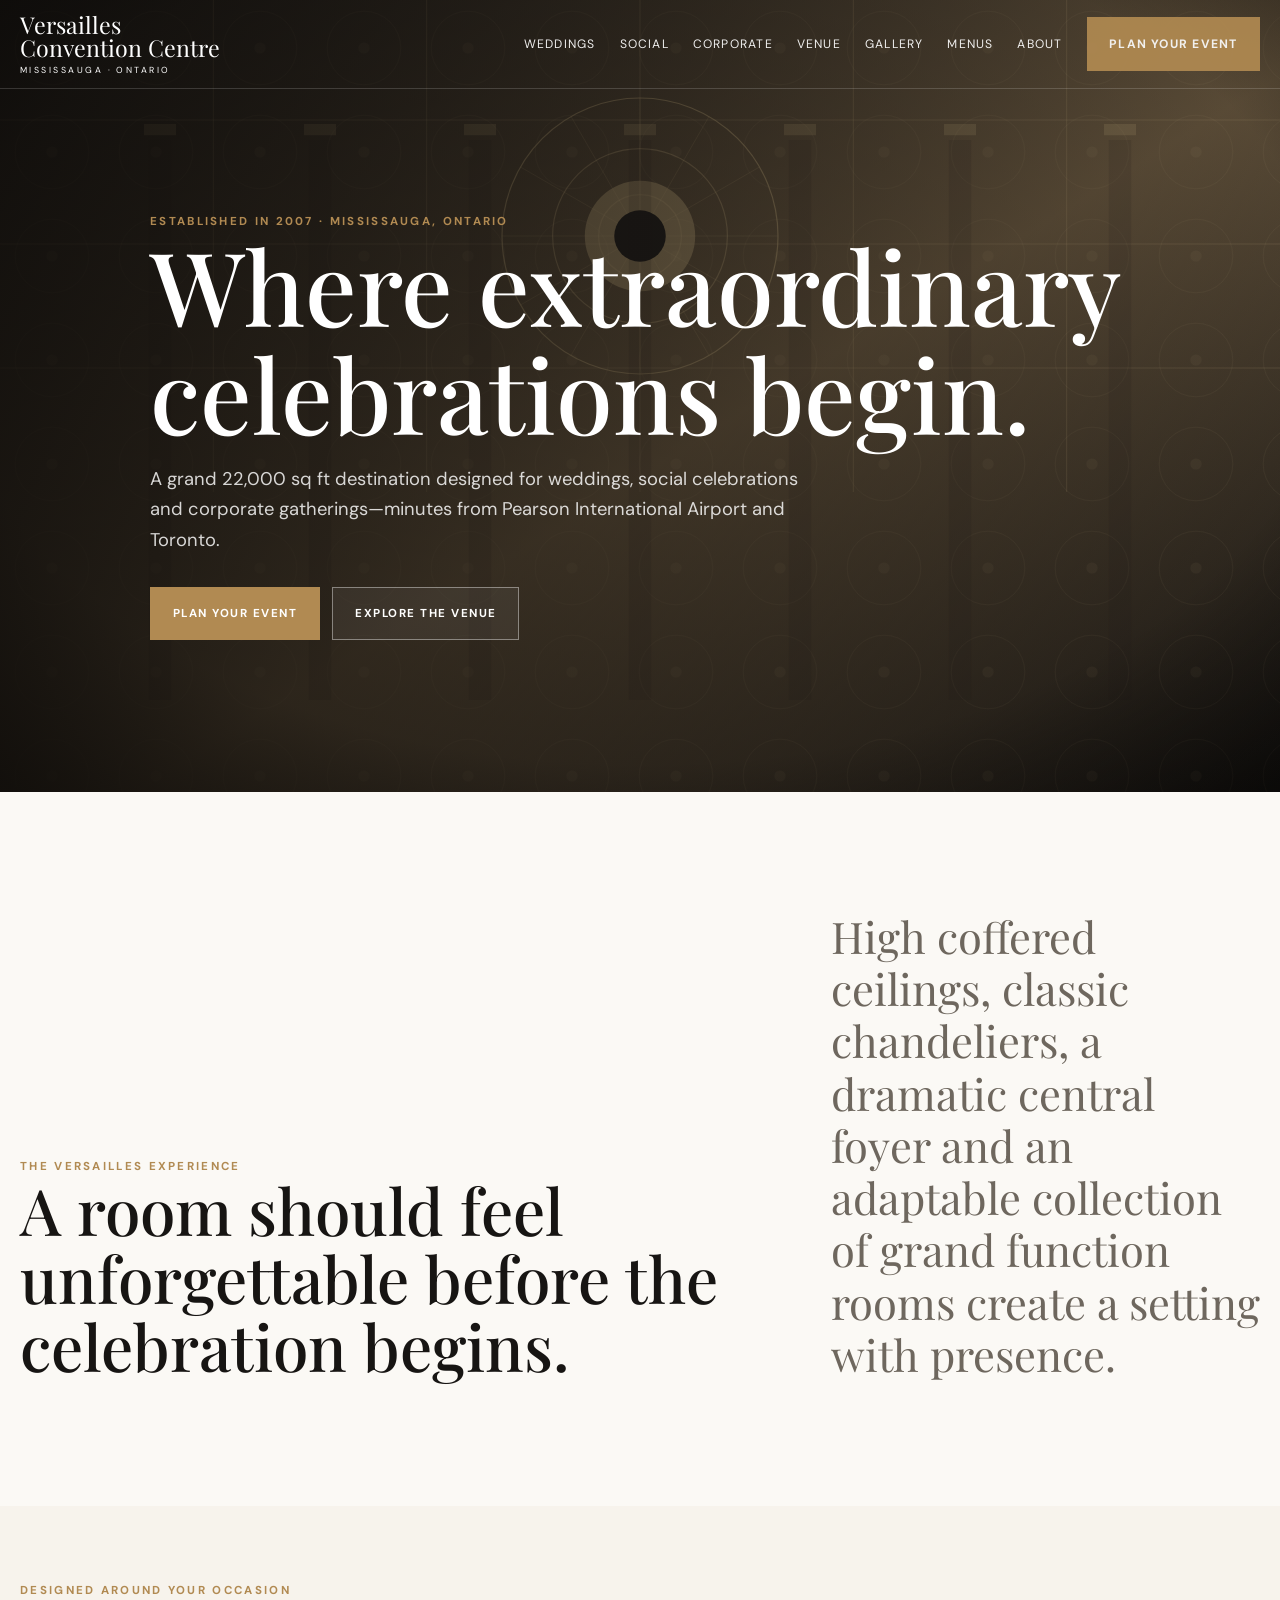
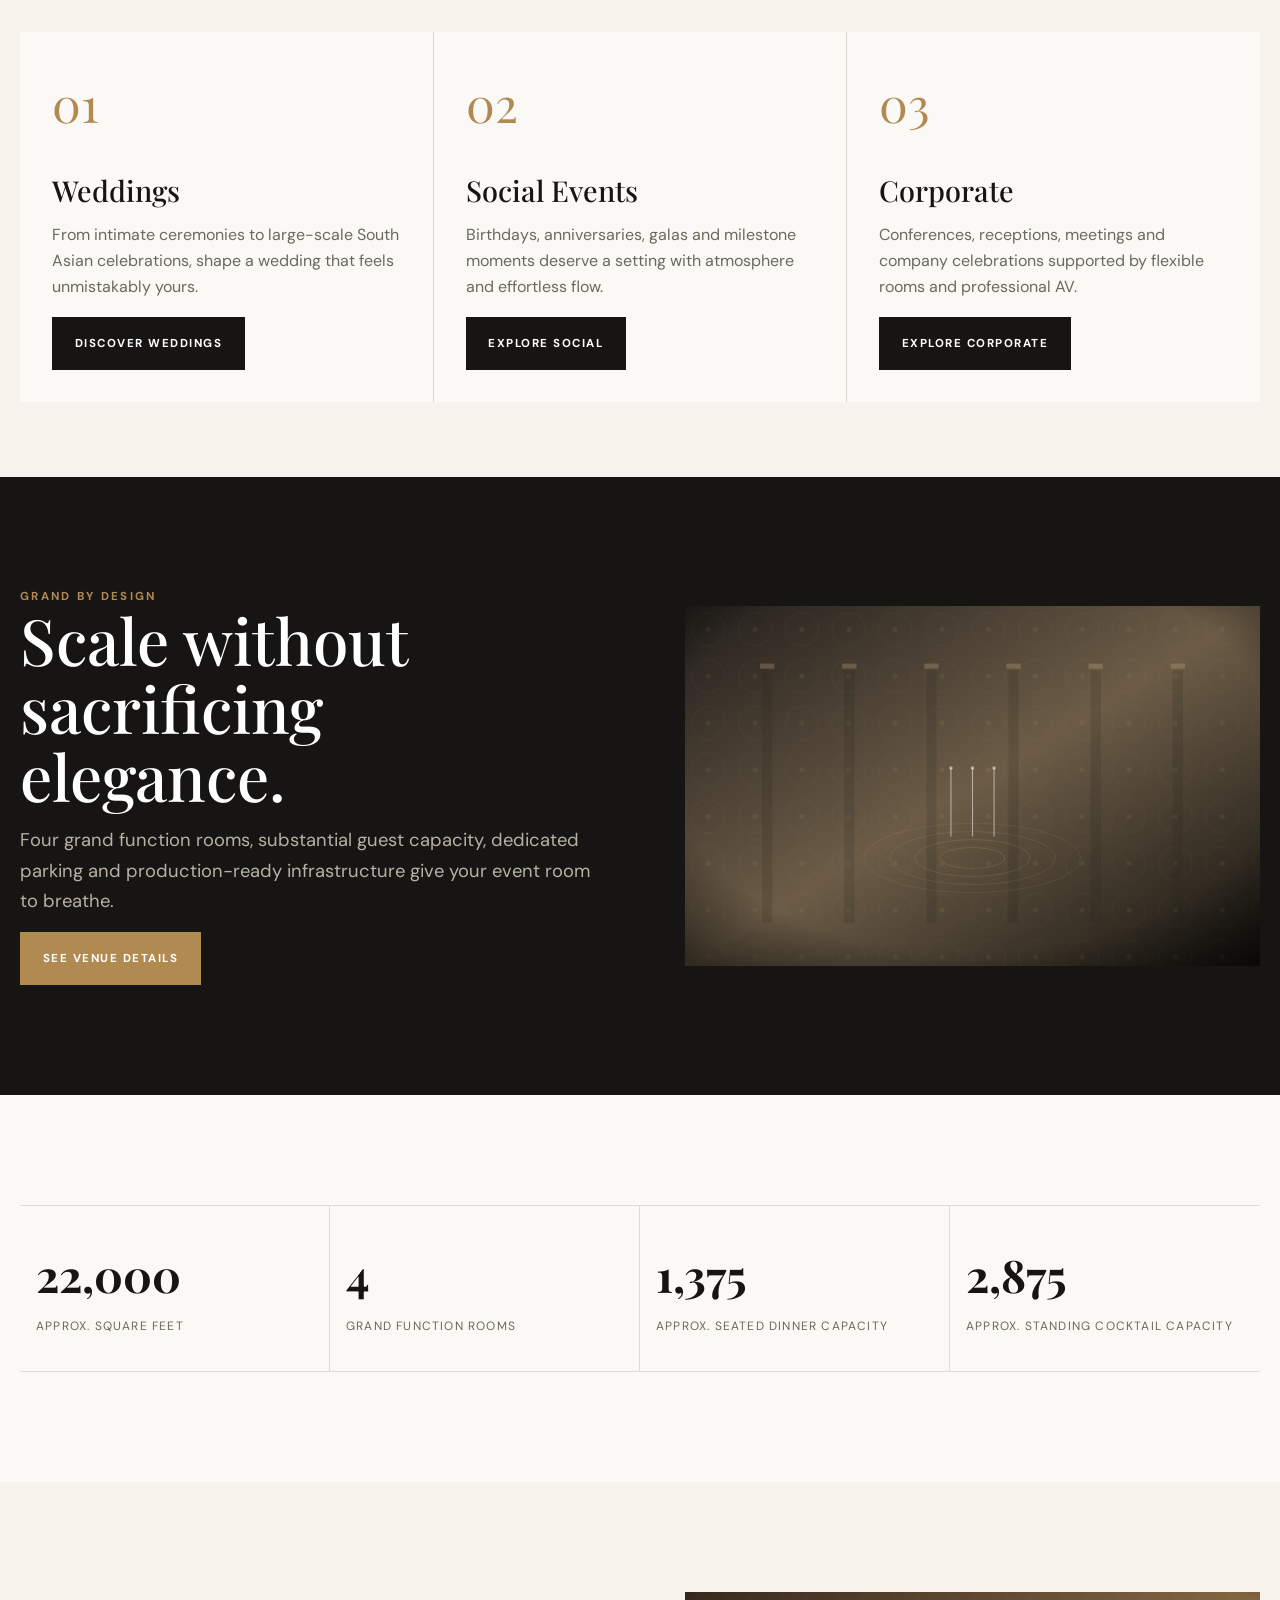
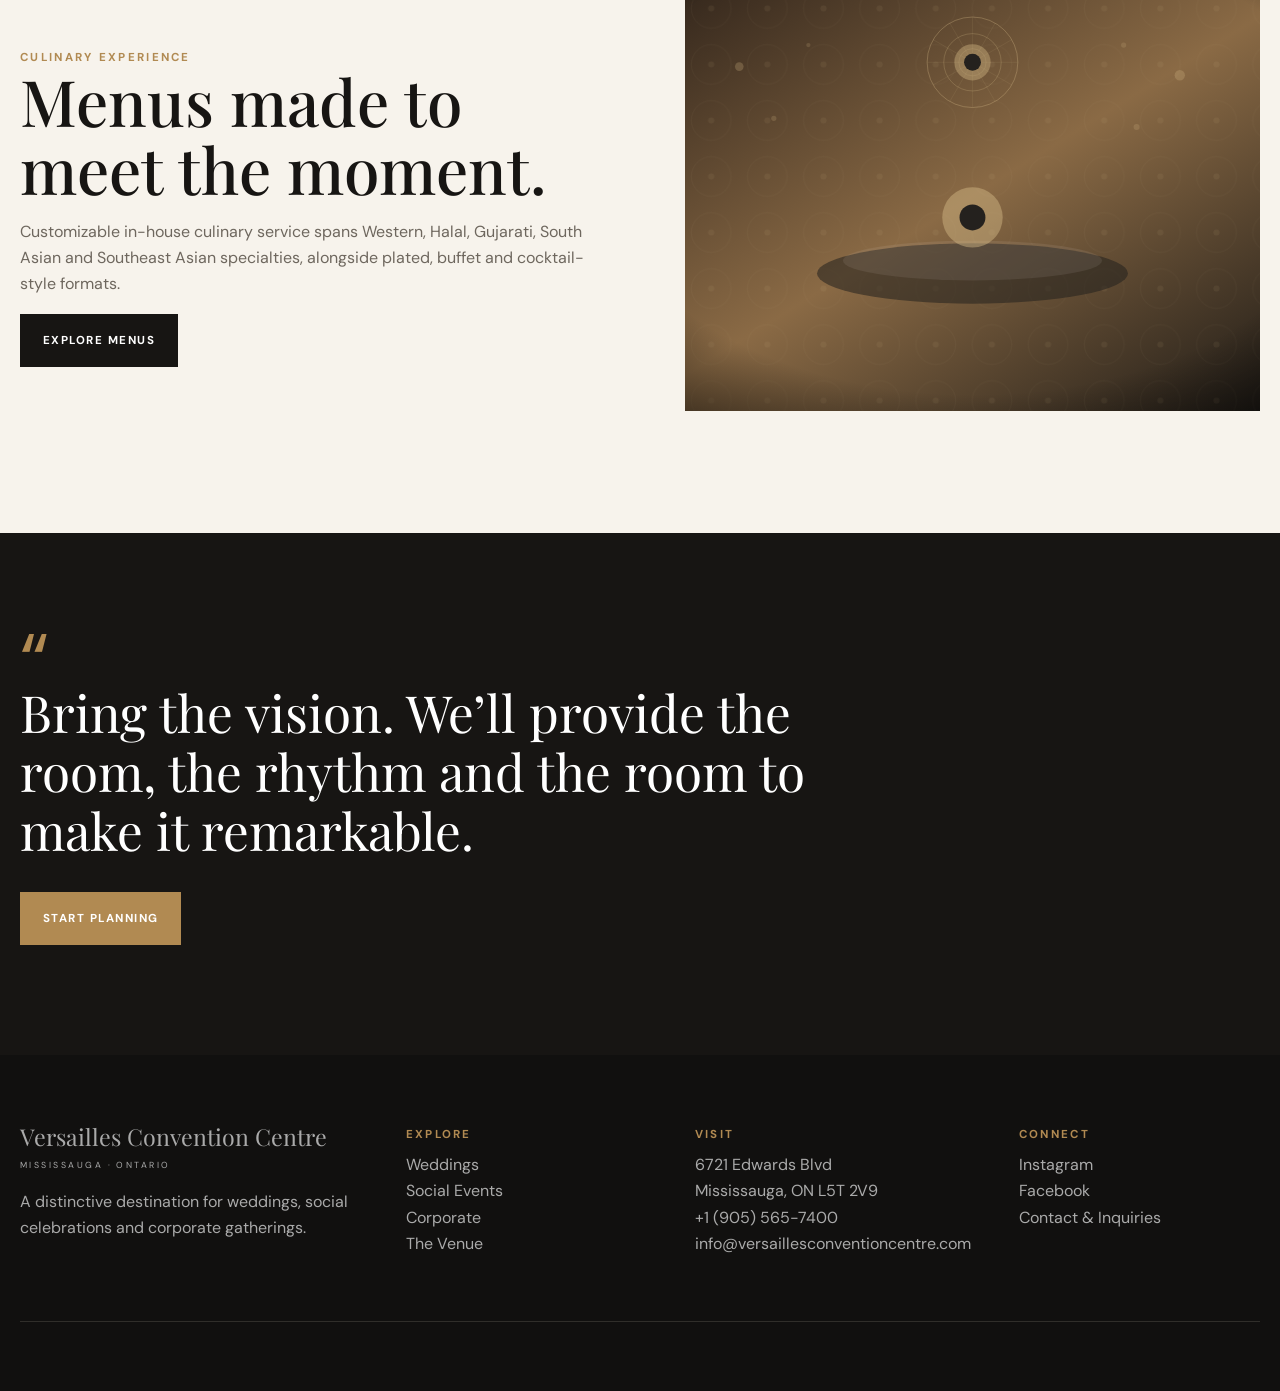
==== index.html @ 00b7af56 "Update project" ====
<!doctype html><html lang="en"><head><meta charset="utf-8"><meta name="viewport" content="width=device-width,initial-scale=1">
<title>Home | Versailles Convention Centre</title><meta name="description" content="Luxury weddings, celebrations and corporate events at Versailles Convention Centre in Mississauga, Ontario."><meta name="theme-color" content="#171513">
<link rel="stylesheet" href="css/styles.css"></head><body><a class="skip" href="#main">Skip to content</a><header class="site-header"><div class="container nav">
<a class="logo" href="index.html">Versailles Convention Centre<small>Mississauga · Ontario</small></a>
<button class="nav-toggle" aria-label="Open menu" aria-expanded="false">☰</button>
<nav class="nav-links" aria-label="Primary navigation">
<a href="weddings.html">Weddings</a><a href="social-events.html">Social</a><a href="corporate.html">Corporate</a><a href="venue.html">Venue</a><a href="gallery.html">Gallery</a><a href="menus.html">Menus</a><a href="about.html">About</a><a class="btn btn-gold" href="contact.html">Plan Your Event</a>
</nav></div></header><main id="main"><section class="hero"><div class="container hero-inner"><div class="eyebrow">Established in 2007 · Mississauga, Ontario</div><h1>Where extraordinary celebrations begin.</h1><p class="lead">A grand 22,000 sq ft destination designed for weddings, social celebrations and corporate gatherings—minutes from Pearson International Airport and Toronto.</p><div class="hero-actions"><a class="btn btn-gold" href="contact.html">Plan Your Event</a><a class="btn btn-light" href="venue.html">Explore The Venue</a></div></div></section>
<section class="section"><div class="container editorial"><div><div class="eyebrow">The Versailles Experience</div><h2>A room should feel unforgettable before the celebration begins.</h2></div><p class="big">High coffered ceilings, classic chandeliers, a dramatic central foyer and an adaptable collection of grand function rooms create a setting with presence.</p></div></section>
<section class="section-tight ivory"><div class="container"><div class="eyebrow">Designed Around Your Occasion</div><div class="cards" style="margin-top:2rem"><article class="card"><div class="num">01</div><h3>Weddings</h3><p>From intimate ceremonies to large-scale South Asian celebrations, shape a wedding that feels unmistakably yours.</p><a class="btn btn-dark" href="weddings.html">Discover Weddings</a></article><article class="card"><div class="num">02</div><h3>Social Events</h3><p>Birthdays, anniversaries, galas and milestone moments deserve a setting with atmosphere and effortless flow.</p><a class="btn btn-dark" href="social-events.html">Explore Social</a></article><article class="card"><div class="num">03</div><h3>Corporate</h3><p>Conferences, receptions, meetings and company celebrations supported by flexible rooms and professional AV.</p><a class="btn btn-dark" href="corporate.html">Explore Corporate</a></article></div></div></section>
<section class="section dark"><div class="container"><div class="split"><div><div class="eyebrow">Grand By Design</div><h2>Scale without sacrificing elegance.</h2><p class="lead">Four grand function rooms, substantial guest capacity, dedicated parking and production-ready infrastructure give your event room to breathe.</p><a class="btn btn-gold" href="venue.html">See Venue Details</a></div><div><img src="images/fountain.svg" alt="Abstract placeholder representing the Versailles foyer fountain"></div></div></div></section>
<section class="section"><div class="container"><div class="stats"><div class="stat"><strong>22,000</strong><span>Approx. square feet</span></div><div class="stat"><strong>4</strong><span>Grand function rooms</span></div><div class="stat"><strong>1,375</strong><span>Approx. seated dinner capacity</span></div><div class="stat"><strong>2,875</strong><span>Approx. standing cocktail capacity</span></div></div></div></section>
<section class="section ivory"><div class="container"><div class="split reverse"><div class="media"><img src="images/wedding.svg" alt="Abstract placeholder representing an elegant wedding reception"></div><div><div class="eyebrow">Culinary Experience</div><h2>Menus made to meet the moment.</h2><p>Customizable in-house culinary service spans Western, Halal, Gujarati, South Asian and Southeast Asian specialties, alongside plated, buffet and cocktail-style formats.</p><a class="btn btn-dark" href="menus.html">Explore Menus</a></div></div></div></section>
<section class="section dark"><div class="container"><div class="quote-mark">“</div><div class="quote">Bring the vision. We’ll provide the room, the rhythm and the room to make it remarkable.</div><div style="margin-top:2rem"><a class="btn btn-gold" href="contact.html">Start Planning</a></div></div></section></main><footer class="footer"><div class="container footer-grid">
<div><a class="logo" href="index.html">Versailles Convention Centre<small>Mississauga · Ontario</small></a><p style="margin-top:1.2rem">A distinctive destination for weddings, social celebrations and corporate gatherings.</p></div>
<div><div class="eyebrow">Explore</div><p><a href="weddings.html">Weddings</a><br><a href="social-events.html">Social Events</a><br><a href="corporate.html">Corporate</a><br><a href="venue.html">The Venue</a></p></div>
<div><div class="eyebrow">Visit</div><p>6721 Edwards Blvd<br>Mississauga, ON L5T 2V9<br><a href="tel:+19055657400">+1 (905) 565-7400</a><br><a href="mailto:info@versaillesconventioncentre.com">info@versaillesconventioncentre.com</a></p></div>
<div><div class="eyebrow">Connect</div><p><a href="https://www.instagram.com/versaillesconvention/">Instagram</a><br><a href="https://www.facebook.com/VersaillesConventionCentre/">Facebook</a><br><a href="contact.html">Contact & Inquiries</a></p></div>
</div><div class="container footer-bottom"><span>© 2026 Versailles Convention Centre. All rights reserved.</span><span><a href="privacy.html">Privacy</a> · <a href="terms.html">Terms</a> · <a href="accessibility.html">Accessibility</a></span></div></footer><div class="mobile-cta"><a href="tel:+19055657400">Call</a><a href="contact.html">Inquire</a></div><script src="js/config.js"></script><script src="js/site.js"></script></body></html>
---- css/styles.css ----
@import url('https://fonts.googleapis.com/css2?family=DM+Sans:wght@400;500;600;700&family=Playfair+Display:wght@500;600;700&display=swap');

:root{
  --ink:#171513;--ink2:#24211e;--ivory:#f7f3ec;--paper:#fbf9f5;--gold:#b18a52;
  --gold2:#d6bb88;--stone:#d9d0c2;--muted:#6e675e;--line:rgba(23,21,19,.13);
  --serif:"Playfair Display",Georgia,serif;--sans:"DM Sans",Arial,sans-serif;
  --shadow:0 25px 70px rgba(0,0,0,.12);--max:1280px;
  --ease:cubic-bezier(.22,1,.36,1);--ease-soft:cubic-bezier(.16,1,.3,1);
  --t-micro:180ms;--t-fast:300ms;--t-standard:600ms;--t-cinematic:900ms;
}
*{box-sizing:border-box}html{scroll-behavior:smooth}body{margin:0;color:var(--ink);background:var(--paper);font-family:var(--sans);line-height:1.65}
img{display:block;width:100%;height:auto}a{color:inherit}button,input,select,textarea{font:inherit}
.skip{position:fixed;left:1rem;top:-100px;background:var(--gold);color:#fff;padding:.7rem 1rem;z-index:9999}.skip:focus{top:1rem}
.container{width:min(var(--max),calc(100% - 40px));margin:auto}.eyebrow{font-size:.72rem;letter-spacing:.2em;text-transform:uppercase;font-weight:700;color:var(--gold)}
h1,h2,h3{font-family:var(--serif);font-weight:500;line-height:1.06;margin:0 0 1rem}h1{font-size:clamp(3.4rem,8vw,7.6rem)}h2{font-size:clamp(2.4rem,5vw,4.8rem)}h3{font-size:1.8rem}
p{margin:.5rem 0 1rem;color:var(--muted)}.lead{font-size:1.15rem;max-width:700px}
.btn{display:inline-flex;align-items:center;justify-content:center;gap:.7rem;border:1px solid transparent;padding:1rem 1.35rem;text-decoration:none;text-transform:uppercase;letter-spacing:.13em;font-size:.72rem;font-weight:700;cursor:pointer;transition:background-color var(--t-fast) var(--ease),color var(--t-fast) var(--ease),border-color var(--t-fast) var(--ease),transform var(--t-fast) var(--ease),box-shadow var(--t-fast) var(--ease)}
.btn:active{transform:translateY(0) scale(.97)}
.btn:focus-visible{outline:2px solid var(--gold2);outline-offset:3px}
.btn-gold{background:var(--gold);color:#fff}.btn-gold:hover{background:#94713f;transform:translateY(-2px);box-shadow:0 14px 30px rgba(148,113,63,.35)}.btn-gold:active{box-shadow:none}
.btn-light{background:rgba(255,255,255,.06);border-color:rgba(255,255,255,.4);color:#fff}.btn-light:hover{background:#fff;color:var(--ink);transform:translateY(-2px)}
.btn-dark{background:var(--ink);color:#fff}.btn-dark:hover{background:var(--gold);transform:translateY(-2px)}
.site-header{position:fixed;top:0;left:0;right:0;z-index:50;color:#fff;border-bottom:1px solid rgba(255,255,255,.16);background:rgba(17,16,15,0);transition:background-color var(--t-standard) var(--ease),border-color var(--t-standard) var(--ease),box-shadow var(--t-standard) var(--ease)}
.site-header.is-scrolled{background:rgba(17,16,15,.94);backdrop-filter:blur(10px);-webkit-backdrop-filter:blur(10px);border-bottom-color:rgba(255,255,255,.08);box-shadow:0 12px 34px rgba(0,0,0,.22)}
.nav{height:88px;display:flex;align-items:center;justify-content:space-between;gap:2rem}.logo{font-family:var(--serif);font-size:1.45rem;line-height:1.02;text-decoration:none;max-width:220px}.logo small{display:block;font-family:var(--sans);font-size:.55rem;letter-spacing:.28em;text-transform:uppercase;margin-top:.4rem}
.nav-links{display:flex;align-items:center;gap:1.5rem}.nav-links a{text-decoration:none;font-size:.76rem;text-transform:uppercase;letter-spacing:.1em;opacity:.92}.nav-links a:hover{color:var(--gold2)}
.nav-toggle{display:none;background:none;border:0;color:#fff;font-size:1.5rem;transition:color var(--t-fast) var(--ease)}.hero{min-height:88vh;display:grid;place-items:end start;position:relative;overflow:hidden;background:linear-gradient(90deg,rgba(12,10,8,.82),rgba(12,10,8,.25)),url('../images/hero-venue.svg') center/cover;color:#fff;padding:150px 0 90px;animation:heroSettle 1.6s var(--ease) both}
.hero-inner{max-width:980px}.hero h1{max-width:1000px}.hero p{color:rgba(255,255,255,.82);max-width:650px}.hero-actions{display:flex;gap:.8rem;flex-wrap:wrap;margin-top:2rem}
.hero-inner .eyebrow{animation:revealUp .8s var(--ease-soft) .3s both}
.hero-inner h1{animation:revealUp .9s var(--ease-soft) .45s both}
.hero-inner .lead{animation:revealUp .8s var(--ease-soft) .65s both}
.hero-inner .hero-actions{animation:revealUp .8s var(--ease-soft) .85s both}
.page-hero{min-height:52vh;display:grid;align-items:end;position:relative;overflow:hidden;background:linear-gradient(90deg,rgba(12,10,8,.82),rgba(12,10,8,.25)),url('../images/interior.svg') center/cover;color:#fff;padding:140px 0 70px;animation:heroSettle 1.3s var(--ease) both}.page-hero p{color:rgba(255,255,255,.8)}
.page-hero .container>.eyebrow{animation:revealUp .7s var(--ease-soft) .15s both}
.page-hero .container>h1{animation:revealUp .8s var(--ease-soft) .3s both}
.page-hero .container>.lead{animation:revealUp .7s var(--ease-soft) .45s both}
@keyframes heroSettle{from{transform:scale(1.045)}to{transform:scale(1)}}
@keyframes revealUp{from{opacity:0;transform:translateY(18px)}to{opacity:1;transform:none}}
.section{padding:110px 0}.section-tight{padding:75px 0}.dark{background:var(--ink);color:#fff}.dark p{color:#b9b0a5}.ivory{background:var(--ivory)}
.split{display:grid;grid-template-columns:1fr 1fr;gap:clamp(2.5rem,7vw,8rem);align-items:center}.split.reverse .media{order:2}.media img{aspect-ratio:4/3;object-fit:cover}.caption{font-size:.72rem;text-transform:uppercase;letter-spacing:.12em;margin-top:.7rem;color:var(--muted)}
.editorial{display:grid;grid-template-columns:1.25fr .75fr;gap:6rem;align-items:end}.editorial .big{font-size:clamp(2rem,3.4vw,3.4rem);font-family:var(--serif);line-height:1.2}
.cards{display:grid;grid-template-columns:repeat(3,1fr);gap:1px;background:var(--line)}.card{background:var(--paper);padding:2rem;min-height:280px;transition:transform var(--t-standard) var(--ease),box-shadow var(--t-standard) var(--ease);position:relative;z-index:1}.dark .card{background:#201d1a}.card .num{font-family:var(--serif);font-size:3rem;color:var(--gold);margin-bottom:2rem;transition:transform var(--t-standard) var(--ease)}
@media(hover:hover) and (pointer:fine){.card:hover{transform:translateY(-6px);box-shadow:var(--shadow);z-index:2}.card:hover .num{transform:translateY(-2px)}}
.feature-grid{display:grid;grid-template-columns:1.6fr 1fr;gap:1rem}.feature-grid .large{min-height:620px}.feature-grid .small{min-height:300px}.tile{position:relative;overflow:hidden;background:#29251f}.tile img{height:100%;object-fit:cover;transition:transform .7s}.tile:hover img{transform:scale(1.035)}.tile-copy{position:absolute;inset:auto 0 0;padding:2rem;color:#fff;background:linear-gradient(transparent,rgba(0,0,0,.78))}.tile-copy p{color:#eee}
.stats{display:grid;grid-template-columns:repeat(4,1fr);border-top:1px solid var(--line);border-bottom:1px solid var(--line)}.stat{padding:2rem 1rem;border-right:1px solid var(--line)}.stat:last-child{border:0}.stat strong{font-family:var(--serif);font-size:2.8rem;display:block;font-variant-numeric:tabular-nums}.stat span{font-size:.75rem;text-transform:uppercase;letter-spacing:.1em;color:var(--muted)}
.quote{font-family:var(--serif);font-size:clamp(2rem,4vw,4rem);line-height:1.15;max-width:900px}.quote-mark{font-size:5rem;color:var(--gold);line-height:.5}
.gallery{display:grid;grid-template-columns:repeat(12,1fr);gap:10px}.gallery button{border:0;padding:0;background:none;cursor:pointer;overflow:hidden;position:relative}.gallery img{height:100%;object-fit:cover;transition:transform .6s var(--ease)}.gallery button::before{content:"";position:absolute;inset:0;background:linear-gradient(transparent 45%,rgba(0,0,0,.5));opacity:0;transition:opacity var(--t-standard) var(--ease);pointer-events:none}.gallery button::after{content:"View";position:absolute;right:16px;bottom:16px;color:#fff;font-size:.68rem;text-transform:uppercase;letter-spacing:.16em;font-weight:700;opacity:0;transform:translateY(8px);transition:opacity var(--t-standard) var(--ease),transform var(--t-standard) var(--ease);pointer-events:none}.g1{grid-column:span 7;height:520px}.g2{grid-column:span 5;height:520px}.g3,.g4,.g5{grid-column:span 4;height:320px}
@media(hover:hover) and (pointer:fine){.gallery button:hover img{transform:scale(1.04)}.gallery button:hover::before,.gallery button:focus-visible::before{opacity:1}.gallery button:hover::after,.gallery button:focus-visible::after{opacity:1;transform:none}.gallery button:hover,.gallery button:focus-visible{cursor:zoom-in}}
.lightbox{position:fixed;inset:0;background:rgba(0,0,0,.92);display:grid;place-items:center;padding:5vw;z-index:200;opacity:0;visibility:hidden;transition:opacity var(--t-standard) var(--ease);}.lightbox.open{opacity:1;visibility:visible}.lightbox img{max-width:1100px;max-height:82vh;width:auto;opacity:0;transform:scale(.96);transition:opacity var(--t-standard) var(--ease),transform var(--t-standard) var(--ease)}.lightbox img.is-loaded{opacity:1;transform:scale(1)}.lightbox button{position:absolute;background:none;color:#fff;border:0;cursor:pointer;transition:opacity var(--t-fast) var(--ease),transform var(--t-fast) var(--ease)}.lightbox button:hover{opacity:.72}.lightbox [data-close]{right:2rem;top:1.5rem;font-size:2rem}.lightbox [data-prev],.lightbox [data-next]{top:50%;transform:translateY(-50%);font-size:2.6rem;padding:.5rem 1rem}.lightbox [data-prev]:hover,.lightbox [data-next]:hover{transform:translateY(-50%) scale(1.12);opacity:.72}.lightbox [data-prev]{left:1rem}.lightbox [data-next]{right:1rem}
.form-wrap{display:grid;grid-template-columns:.7fr 1.3fr;gap:5rem}.form-grid{display:grid;grid-template-columns:1fr 1fr;gap:1rem}.field{display:flex;flex-direction:column;gap:.4rem}.field.full{grid-column:1/-1}.field label{font-size:.74rem;text-transform:uppercase;letter-spacing:.1em;font-weight:700}.field input,.field select,.field textarea{border:1px solid var(--line);background:#fff;padding:.9rem;transition:border-color var(--t-fast) var(--ease),box-shadow var(--t-fast) var(--ease)}.field input:focus,.field select:focus,.field textarea:focus{outline:none;border-color:var(--gold);box-shadow:0 0 0 3px rgba(177,138,82,.16)}.field textarea{min-height:150px;resize:vertical}.notice{padding:1rem;border-left:3px solid var(--gold);background:var(--ivory);margin-top:1rem;animation:revealUp .5s var(--ease-soft) both}
.btn[disabled]{opacity:.7;cursor:progress}
.faq{border-top:1px solid var(--line)}.faq details{border-bottom:1px solid var(--line);padding:1.2rem 0}.faq summary{cursor:pointer;font-family:var(--serif);font-size:1.35rem}
.footer{background:#11100f;color:#fff;padding:70px 0 30px}.footer-grid{display:grid;grid-template-columns:1.4fr 1fr 1fr 1fr;gap:3rem}.footer p,.footer a{color:#aaa;text-decoration:none;transition:color var(--t-fast) var(--ease)}.footer a:hover{color:#fff}.footer-bottom{border-top:1px solid #302e2a;margin-top:3rem;padding-top:1.2rem;display:flex;justify-content:space-between;gap:1rem;font-size:.75rem;color:#777}
.mobile-cta{display:none}
.mobile-cta a{transition:transform var(--t-micro) var(--ease),opacity var(--t-micro) var(--ease)}.mobile-cta a:active{transform:scale(.96)}
@media(max-width:900px){.nav-links{display:flex;position:absolute;top:88px;left:0;right:0;background:#161412;flex-direction:column;align-items:flex-start;padding:0 20px;max-height:0;overflow:hidden;opacity:0;pointer-events:none;transition:max-height var(--t-cinematic) var(--ease),opacity var(--t-fast) var(--ease),padding var(--t-standard) var(--ease)}.nav-toggle{display:block}.nav-links.open{max-height:70vh;opacity:1;pointer-events:auto;padding:1.5rem 20px}.nav-links a,.nav-links .btn{opacity:0;transform:translateY(10px);transition:opacity var(--t-standard) var(--ease),transform var(--t-standard) var(--ease)}.nav-links.open a,.nav-links.open .btn{opacity:1;transform:none}.nav-links.open a:nth-child(1){transition-delay:.05s}.nav-links.open a:nth-child(2){transition-delay:.1s}.nav-links.open a:nth-child(3){transition-delay:.15s}.nav-links.open a:nth-child(4){transition-delay:.2s}.nav-links.open a:nth-child(5){transition-delay:.25s}.nav-links.open a:nth-child(6){transition-delay:.3s}.nav-links.open a:nth-child(7){transition-delay:.35s}.nav-links.open .btn{transition-delay:.4s}.hero{min-height:78vh;padding-bottom:70px}.split,.editorial,.form-wrap,.feature-grid{grid-template-columns:1fr}.split.reverse .media{order:0}.cards{grid-template-columns:1fr}.stats{grid-template-columns:1fr 1fr}.stat:nth-child(2){border-right:0}.stat{border-bottom:1px solid var(--line)}.gallery{grid-template-columns:1fr 1fr}.g1,.g2,.g3,.g4,.g5{grid-column:span 1;height:280px}.footer-grid{grid-template-columns:1fr 1fr}.mobile-cta{display:flex;position:fixed;bottom:0;left:0;right:0;z-index:80;background:#151310;padding:8px 8px calc(8px + env(safe-area-inset-bottom));gap:8px;box-shadow:0 -10px 24px rgba(0,0,0,.28)}.mobile-cta a{flex:1;text-align:center;padding:.8rem;font-size:.68rem}.mobile-cta a:first-child{background:var(--gold);color:#fff}.lightbox{padding:8vw 5vw}.lightbox [data-prev],.lightbox [data-next]{font-size:2rem;padding:.4rem .7rem}.lightbox [data-close]{right:1rem;top:.8rem}}
@media(hover:none){.lightbox button{transition:opacity var(--t-fast) var(--ease)}}
@media(max-width:560px){.container{width:min(100% - 28px,var(--max))}.nav{height:76px}.nav-links.open{top:76px}.hero{padding-top:120px}.hero h1{font-size:3.2rem}.page-hero{min-height:48vh;padding-top:120px}.section{padding:75px 0}.stats,.footer-grid,.form-grid{grid-template-columns:1fr}.stat{border-right:0}.g1,.g2,.g3,.g4,.g5{height:230px}.footer-bottom{flex-direction:column}.logo{font-size:1.2rem}}
html{scroll-padding-top:100px}
:focus-visible{outline:2px solid var(--gold2);outline-offset:2px}
a:focus-visible{outline-offset:3px}

/* ---------- Scroll progress ---------- */
.scroll-progress{position:fixed;top:0;left:0;right:0;height:2px;background:var(--gold);z-index:300;transform:scaleX(0);transform-origin:left;transition:transform 80ms linear}

/* ---------- Scroll-reveal system (applied progressively via JS) ---------- */
[data-reveal]{opacity:0;transform:translateY(28px);transition:opacity var(--t-cinematic) var(--ease-soft),transform var(--t-cinematic) var(--ease-soft)}
[data-reveal].is-visible{opacity:1;transform:none}
[data-reveal="fade"]{transform:none}
[data-reveal="fade"].is-visible{opacity:1}
[data-reveal="scale"]{transform:scale(.96)}
[data-reveal="scale"].is-visible{transform:scale(1)}
[data-reveal="left"]{transform:translateX(-32px)}
[data-reveal="left"].is-visible{transform:none}
[data-reveal="right"]{transform:translateX(32px)}
[data-reveal="right"].is-visible{transform:none}
[data-reveal="image"]{overflow:hidden}
[data-reveal="image"] img{transform:scale(1.08);transition:transform 1.1s var(--ease-soft)}
[data-reveal="image"].is-visible img{transform:scale(1)}
[data-reveal-group]>*{opacity:0;transform:translateY(24px);transition:opacity var(--t-standard) var(--ease-soft),transform var(--t-standard) var(--ease-soft)}
[data-reveal-group].is-visible>*{opacity:1;transform:none}
[data-reveal-group].is-visible>*:nth-child(1){transition-delay:.04s}
[data-reveal-group].is-visible>*:nth-child(2){transition-delay:.12s}
[data-reveal-group].is-visible>*:nth-child(3){transition-delay:.2s}
[data-reveal-group].is-visible>*:nth-child(4){transition-delay:.28s}
[data-reveal-group].is-visible>*:nth-child(5){transition-delay:.36s}
[data-reveal-group].is-visible>*:nth-child(n+6){transition-delay:.44s}

body.lb-lock{overflow:hidden}

@media(prefers-reduced-motion:reduce){
  html{scroll-behavior:auto}
  *{transition:none!important;animation:none!important}
  [data-reveal],[data-reveal-group]>*{opacity:1!important;transform:none!important}
  [data-reveal="image"] img{transform:none!important}
  .scroll-progress{display:none}
}
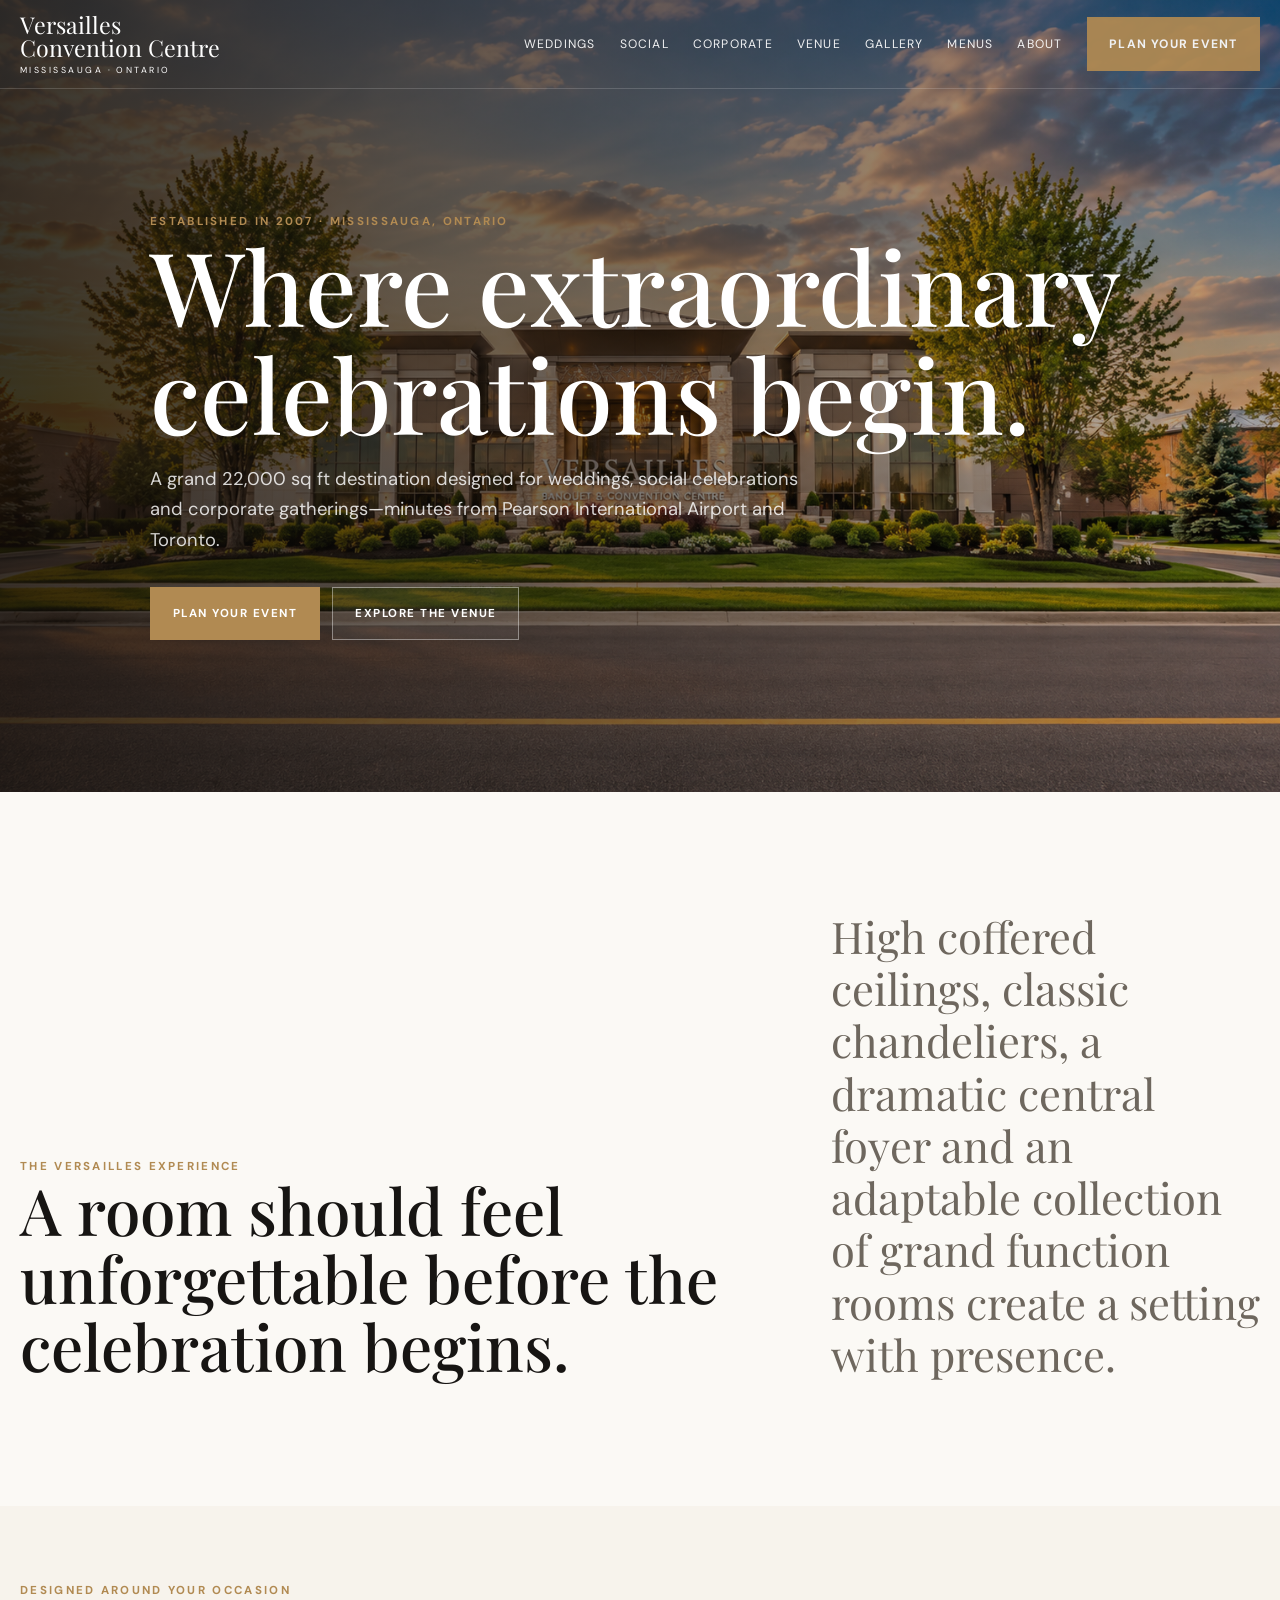
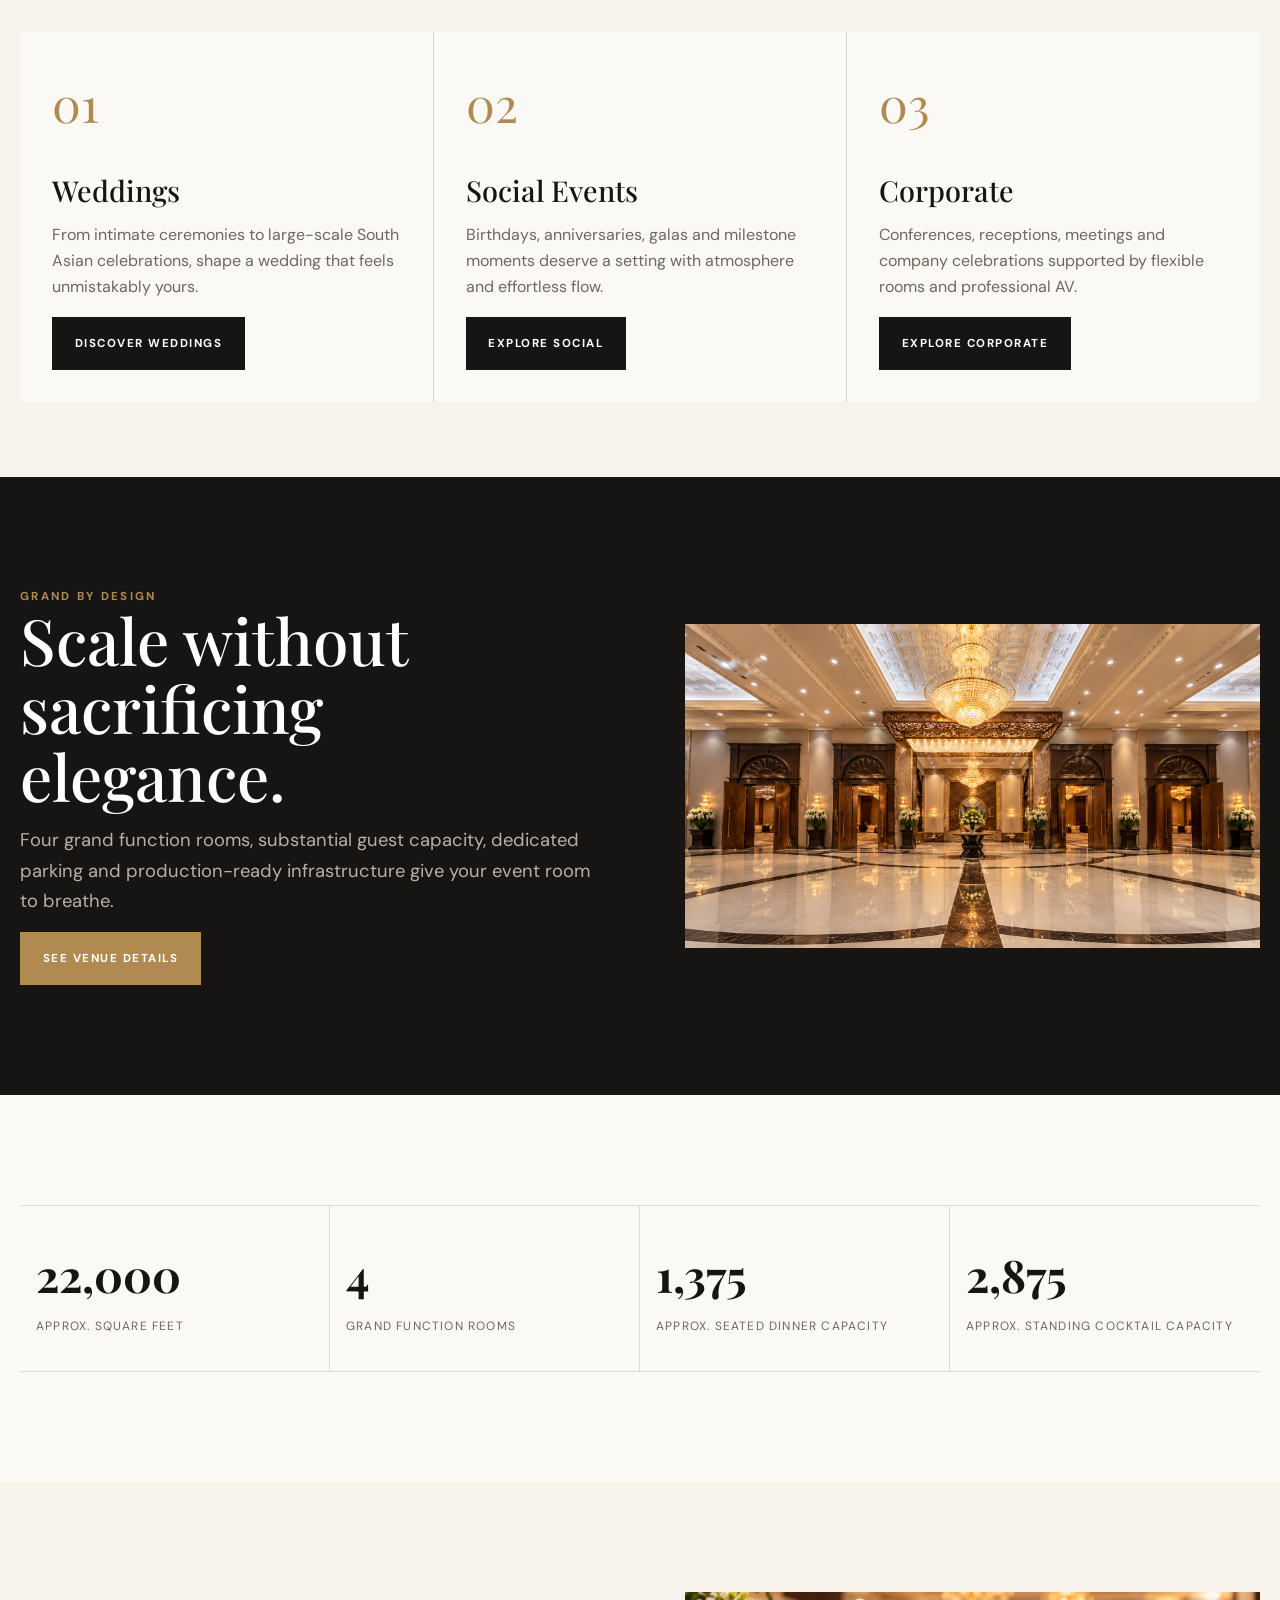
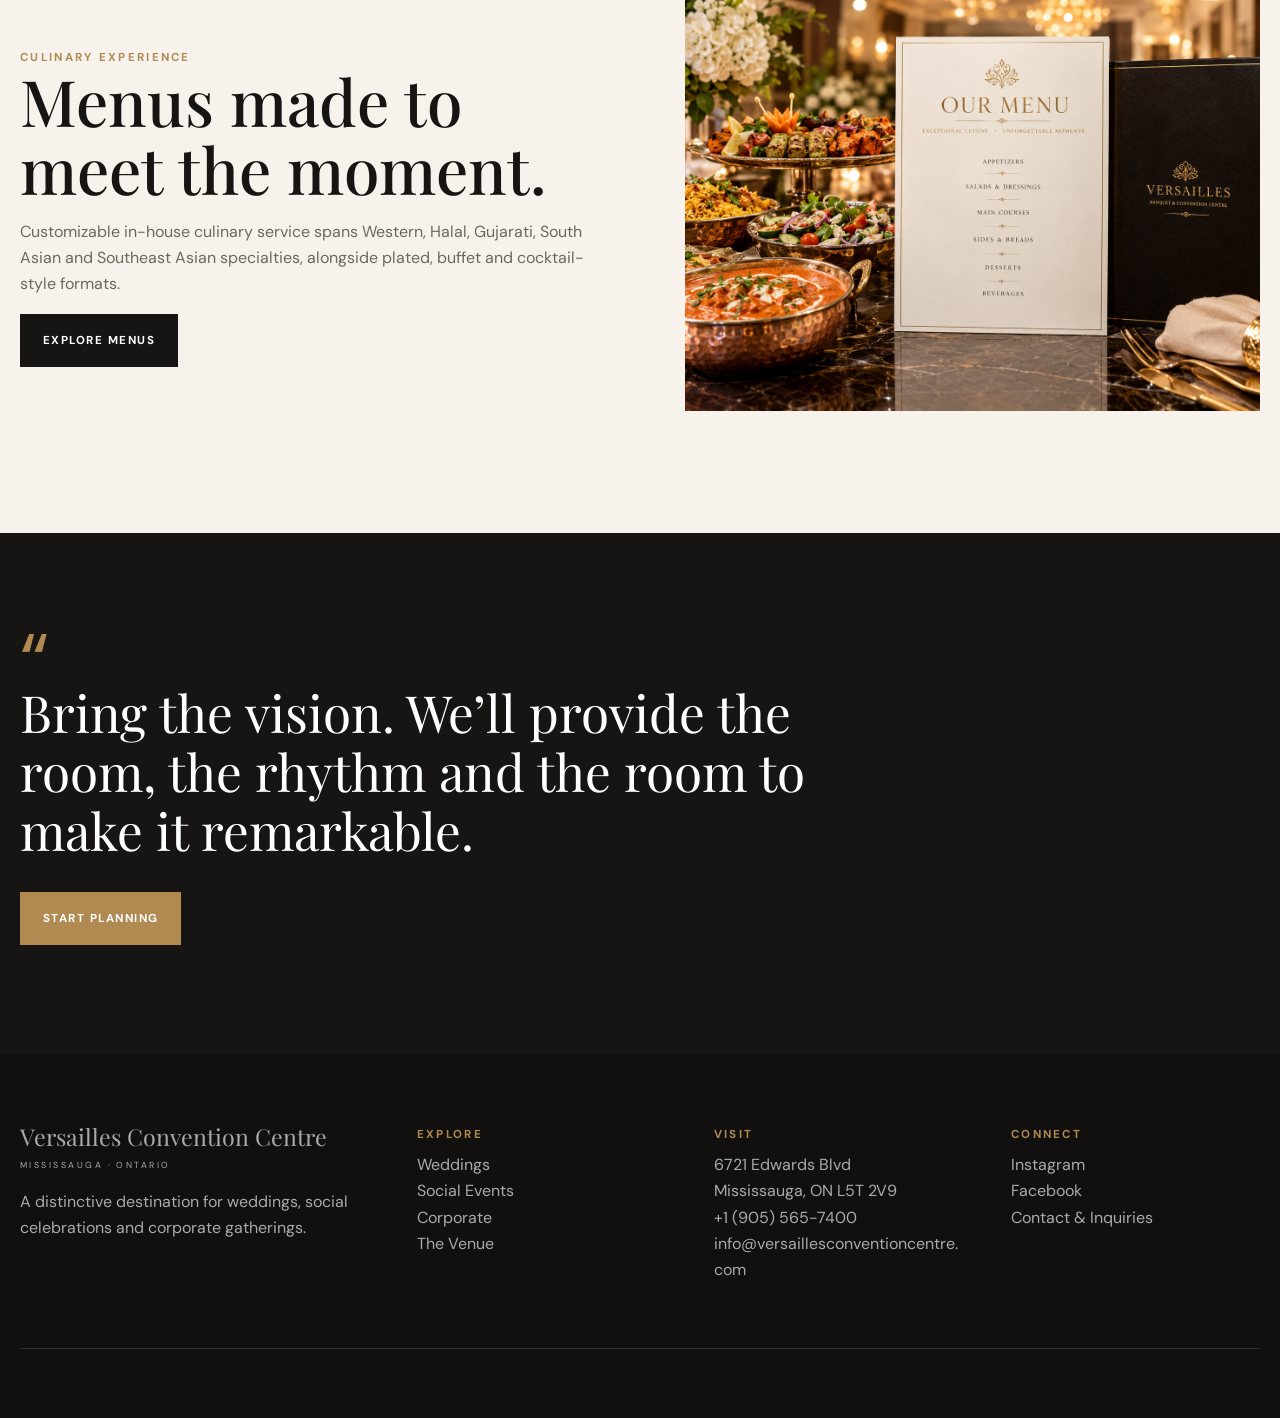
==== commit ba10172e: "Update project" ====
--- a/index.html
+++ b/index.html
@@ -1,19 +1,376 @@
-<!doctype html><html lang="en"><head><meta charset="utf-8"><meta name="viewport" content="width=device-width,initial-scale=1">
-<title>Home | Versailles Convention Centre</title><meta name="description" content="Luxury weddings, celebrations and corporate events at Versailles Convention Centre in Mississauga, Ontario."><meta name="theme-color" content="#171513">
-<link rel="stylesheet" href="css/styles.css"></head><body><a class="skip" href="#main">Skip to content</a><header class="site-header"><div class="container nav">
-<a class="logo" href="index.html">Versailles Convention Centre<small>Mississauga · Ontario</small></a>
-<button class="nav-toggle" aria-label="Open menu" aria-expanded="false">☰</button>
-<nav class="nav-links" aria-label="Primary navigation">
-<a href="weddings.html">Weddings</a><a href="social-events.html">Social</a><a href="corporate.html">Corporate</a><a href="venue.html">Venue</a><a href="gallery.html">Gallery</a><a href="menus.html">Menus</a><a href="about.html">About</a><a class="btn btn-gold" href="contact.html">Plan Your Event</a>
-</nav></div></header><main id="main"><section class="hero"><div class="container hero-inner"><div class="eyebrow">Established in 2007 · Mississauga, Ontario</div><h1>Where extraordinary celebrations begin.</h1><p class="lead">A grand 22,000 sq ft destination designed for weddings, social celebrations and corporate gatherings—minutes from Pearson International Airport and Toronto.</p><div class="hero-actions"><a class="btn btn-gold" href="contact.html">Plan Your Event</a><a class="btn btn-light" href="venue.html">Explore The Venue</a></div></div></section>
-<section class="section"><div class="container editorial"><div><div class="eyebrow">The Versailles Experience</div><h2>A room should feel unforgettable before the celebration begins.</h2></div><p class="big">High coffered ceilings, classic chandeliers, a dramatic central foyer and an adaptable collection of grand function rooms create a setting with presence.</p></div></section>
-<section class="section-tight ivory"><div class="container"><div class="eyebrow">Designed Around Your Occasion</div><div class="cards" style="margin-top:2rem"><article class="card"><div class="num">01</div><h3>Weddings</h3><p>From intimate ceremonies to large-scale South Asian celebrations, shape a wedding that feels unmistakably yours.</p><a class="btn btn-dark" href="weddings.html">Discover Weddings</a></article><article class="card"><div class="num">02</div><h3>Social Events</h3><p>Birthdays, anniversaries, galas and milestone moments deserve a setting with atmosphere and effortless flow.</p><a class="btn btn-dark" href="social-events.html">Explore Social</a></article><article class="card"><div class="num">03</div><h3>Corporate</h3><p>Conferences, receptions, meetings and company celebrations supported by flexible rooms and professional AV.</p><a class="btn btn-dark" href="corporate.html">Explore Corporate</a></article></div></div></section>
-<section class="section dark"><div class="container"><div class="split"><div><div class="eyebrow">Grand By Design</div><h2>Scale without sacrificing elegance.</h2><p class="lead">Four grand function rooms, substantial guest capacity, dedicated parking and production-ready infrastructure give your event room to breathe.</p><a class="btn btn-gold" href="venue.html">See Venue Details</a></div><div><img src="images/fountain.svg" alt="Abstract placeholder representing the Versailles foyer fountain"></div></div></div></section>
-<section class="section"><div class="container"><div class="stats"><div class="stat"><strong>22,000</strong><span>Approx. square feet</span></div><div class="stat"><strong>4</strong><span>Grand function rooms</span></div><div class="stat"><strong>1,375</strong><span>Approx. seated dinner capacity</span></div><div class="stat"><strong>2,875</strong><span>Approx. standing cocktail capacity</span></div></div></div></section>
-<section class="section ivory"><div class="container"><div class="split reverse"><div class="media"><img src="images/wedding.svg" alt="Abstract placeholder representing an elegant wedding reception"></div><div><div class="eyebrow">Culinary Experience</div><h2>Menus made to meet the moment.</h2><p>Customizable in-house culinary service spans Western, Halal, Gujarati, South Asian and Southeast Asian specialties, alongside plated, buffet and cocktail-style formats.</p><a class="btn btn-dark" href="menus.html">Explore Menus</a></div></div></div></section>
-<section class="section dark"><div class="container"><div class="quote-mark">“</div><div class="quote">Bring the vision. We’ll provide the room, the rhythm and the room to make it remarkable.</div><div style="margin-top:2rem"><a class="btn btn-gold" href="contact.html">Start Planning</a></div></div></section></main><footer class="footer"><div class="container footer-grid">
-<div><a class="logo" href="index.html">Versailles Convention Centre<small>Mississauga · Ontario</small></a><p style="margin-top:1.2rem">A distinctive destination for weddings, social celebrations and corporate gatherings.</p></div>
-<div><div class="eyebrow">Explore</div><p><a href="weddings.html">Weddings</a><br><a href="social-events.html">Social Events</a><br><a href="corporate.html">Corporate</a><br><a href="venue.html">The Venue</a></p></div>
-<div><div class="eyebrow">Visit</div><p>6721 Edwards Blvd<br>Mississauga, ON L5T 2V9<br><a href="tel:+19055657400">+1 (905) 565-7400</a><br><a href="mailto:info@versaillesconventioncentre.com">info@versaillesconventioncentre.com</a></p></div>
-<div><div class="eyebrow">Connect</div><p><a href="https://www.instagram.com/versaillesconvention/">Instagram</a><br><a href="https://www.facebook.com/VersaillesConventionCentre/">Facebook</a><br><a href="contact.html">Contact & Inquiries</a></p></div>
-</div><div class="container footer-bottom"><span>© 2026 Versailles Convention Centre. All rights reserved.</span><span><a href="privacy.html">Privacy</a> · <a href="terms.html">Terms</a> · <a href="accessibility.html">Accessibility</a></span></div></footer><div class="mobile-cta"><a href="tel:+19055657400">Call</a><a href="contact.html">Inquire</a></div><script src="js/config.js"></script><script src="js/site.js"></script></body></html>+<!doctype html>
+<html lang="en">
+<head>
+    <meta charset="utf-8">
+    <meta name="viewport" content="width=device-width, initial-scale=1">
+
+    <title>Home | Versailles Convention Centre</title>
+
+    <meta
+        name="description"
+        content="Luxury weddings, celebrations and corporate events at Versailles Convention Centre in Mississauga, Ontario."
+    >
+    <meta name="theme-color" content="#171513">
+
+    <link rel="stylesheet" href="css/styles.css">
+</head>
+
+<body>
+    <a class="skip" href="#main">Skip to content</a>
+
+    <header class="site-header">
+        <div class="container nav">
+            <a class="logo" href="index.html">
+                Versailles Convention Centre
+                <small>Mississauga · Ontario</small>
+            </a>
+
+            <button
+                class="nav-toggle"
+                aria-label="Open menu"
+                aria-expanded="false"
+            >
+                ☰
+            </button>
+
+            <nav class="nav-links" aria-label="Primary navigation">
+                <a href="weddings.html">Weddings</a>
+                <a href="social-events.html">Social</a>
+                <a href="corporate.html">Corporate</a>
+                <a href="venue.html">Venue</a>
+                <a href="gallery.html">Gallery</a>
+                <a href="menus.html">Menus</a>
+                <a href="about.html">About</a>
+                <a class="btn btn-gold" href="contact.html">
+                    Plan Your Event
+                </a>
+            </nav>
+        </div>
+    </header>
+
+    <main id="main">
+
+        <!-- Hero -->
+        <section class="hero">
+            <div class="container hero-inner">
+                <div class="eyebrow">
+                    Established in 2007 · Mississauga, Ontario
+                </div>
+
+                <h1>Where extraordinary celebrations begin.</h1>
+
+                <p class="lead">
+                    A grand 22,000 sq ft destination designed for weddings,
+                    social celebrations and corporate gatherings—minutes from
+                    Pearson International Airport and Toronto.
+                </p>
+
+                <div class="hero-actions">
+                    <a class="btn btn-gold" href="contact.html">
+                        Plan Your Event
+                    </a>
+
+                    <a class="btn btn-light" href="venue.html">
+                        Explore The Venue
+                    </a>
+                </div>
+            </div>
+        </section>
+
+        <!-- Versailles Experience -->
+        <section class="section">
+            <div class="container editorial">
+                <div>
+                    <div class="eyebrow">
+                        The Versailles Experience
+                    </div>
+
+                    <h2>
+                        A room should feel unforgettable before the celebration
+                        begins.
+                    </h2>
+                </div>
+
+                <p class="big">
+                    High coffered ceilings, classic chandeliers, a dramatic
+                    central foyer and an adaptable collection of grand function
+                    rooms create a setting with presence.
+                </p>
+            </div>
+        </section>
+
+        <!-- Event Types -->
+        <section class="section-tight ivory">
+            <div class="container">
+                <div class="eyebrow">
+                    Designed Around Your Occasion
+                </div>
+
+                <div class="cards" style="margin-top: 2rem">
+
+                    <article class="card">
+                        <div class="num">01</div>
+
+                        <h3>Weddings</h3>
+
+                        <p>
+                            From intimate ceremonies to large-scale South Asian
+                            celebrations, shape a wedding that feels
+                            unmistakably yours.
+                        </p>
+
+                        <a class="btn btn-dark" href="weddings.html">
+                            Discover Weddings
+                        </a>
+                    </article>
+
+                    <article class="card">
+                        <div class="num">02</div>
+
+                        <h3>Social Events</h3>
+
+                        <p>
+                            Birthdays, anniversaries, galas and milestone
+                            moments deserve a setting with atmosphere and
+                            effortless flow.
+                        </p>
+
+                        <a class="btn btn-dark" href="social-events.html">
+                            Explore Social
+                        </a>
+                    </article>
+
+                    <article class="card">
+                        <div class="num">03</div>
+
+                        <h3>Corporate</h3>
+
+                        <p>
+                            Conferences, receptions, meetings and company
+                            celebrations supported by flexible rooms and
+                            professional AV.
+                        </p>
+
+                        <a class="btn btn-dark" href="corporate.html">
+                            Explore Corporate
+                        </a>
+                    </article>
+
+                </div>
+            </div>
+        </section>
+
+        <!-- Venue -->
+        <section class="section dark">
+            <div class="container">
+                <div class="split">
+
+                    <div>
+                        <div class="eyebrow">
+                            Grand By Design
+                        </div>
+
+                        <h2>
+                            Scale without sacrificing elegance.
+                        </h2>
+
+                        <p class="lead">
+                            Four grand function rooms, substantial guest
+                            capacity, dedicated parking and production-ready
+                            infrastructure give your event room to breathe.
+                        </p>
+
+                        <a class="btn btn-gold" href="venue.html">
+                            See Venue Details
+                        </a>
+                    </div>
+
+                    <div>
+                        <img
+                            src="images/fountain.png"
+                            alt="Abstract placeholder representing the Versailles foyer fountain"
+                        >
+                    </div>
+
+                </div>
+            </div>
+        </section>
+
+        <!-- Stats -->
+        <section class="section">
+            <div class="container">
+                <div class="stats">
+
+                    <div class="stat">
+                        <strong>22,000</strong>
+                        <span>Approx. square feet</span>
+                    </div>
+
+                    <div class="stat">
+                        <strong>4</strong>
+                        <span>Grand function rooms</span>
+                    </div>
+
+                    <div class="stat">
+                        <strong>1,375</strong>
+                        <span>Approx. seated dinner capacity</span>
+                    </div>
+
+                    <div class="stat">
+                        <strong>2,875</strong>
+                        <span>Approx. standing cocktail capacity</span>
+                    </div>
+
+                </div>
+            </div>
+        </section>
+
+        <!-- Culinary -->
+        <section class="section ivory">
+            <div class="container">
+                <div class="split reverse">
+
+                    <div class="media">
+                        <img
+                            src="images/food.png"
+                            alt="Menu"
+                        >
+                    </div>
+
+                    <div>
+                        <div class="eyebrow">
+                            Culinary Experience
+                        </div>
+
+                        <h2>
+                            Menus made to meet the moment.
+                        </h2>
+
+                        <p>
+                            Customizable in-house culinary service spans
+                            Western, Halal, Gujarati, South Asian and Southeast
+                            Asian specialties, alongside plated, buffet and
+                            cocktail-style formats.
+                        </p>
+
+                        <a class="btn btn-dark" href="menus.html">
+                            Explore Menus
+                        </a>
+                    </div>
+
+                </div>
+            </div>
+        </section>
+
+        <!-- Quote -->
+        <section class="section dark">
+            <div class="container">
+
+                <div class="quote-mark">“</div>
+
+                <div class="quote">
+                    Bring the vision. We’ll provide the room, the rhythm and
+                    the room to make it remarkable.
+                </div>
+
+                <div style="margin-top: 2rem">
+                    <a class="btn btn-gold" href="contact.html">
+                        Start Planning
+                    </a>
+                </div>
+
+            </div>
+        </section>
+
+    </main>
+
+    <!-- Footer -->
+    <footer class="footer">
+        <div class="container footer-grid">
+
+            <div>
+                <a class="logo" href="index.html">
+                    Versailles Convention Centre
+                    <small>Mississauga · Ontario</small>
+                </a>
+
+                <p style="margin-top: 1.2rem">
+                    A distinctive destination for weddings, social
+                    celebrations and corporate gatherings.
+                </p>
+            </div>
+
+            <div>
+                <div class="eyebrow">Explore</div>
+
+                <p>
+                    <a href="weddings.html">Weddings</a><br>
+                    <a href="social-events.html">Social Events</a><br>
+                    <a href="corporate.html">Corporate</a><br>
+                    <a href="venue.html">The Venue</a>
+                </p>
+            </div>
+
+            <div>
+                <div class="eyebrow">Visit</div>
+
+                <p>
+                    6721 Edwards Blvd<br>
+                    Mississauga, ON L5T 2V9<br>
+
+                    <a href="tel:+19055657400">
+                        +1 (905) 565-7400
+                    </a><br>
+
+                    <a href="mailto:info@versaillesconventioncentre.com">
+                        info@versaillesconventioncentre.com
+                    </a>
+                </p>
+            </div>
+
+            <div>
+                <div class="eyebrow">Connect</div>
+
+                <p>
+                    <a href="https://www.instagram.com/versaillesconvention/">
+                        Instagram
+                    </a><br>
+
+                    <a href="https://www.facebook.com/VersaillesConventionCentre/">
+                        Facebook
+                    </a><br>
+
+                    <a href="contact.html">
+                        Contact &amp; Inquiries
+                    </a>
+                </p>
+            </div>
+
+        </div>
+
+        <div class="container footer-bottom">
+            <span>
+                © 2026 Versailles Convention Centre. All rights reserved.
+            </span>
+
+            <span>
+                <a href="privacy.html">Privacy</a>
+                ·
+                <a href="terms.html">Terms</a>
+                ·
+                <a href="accessibility.html">Accessibility</a>
+            </span>
+        </div>
+    </footer>
+
+    <!-- Mobile CTA -->
+    <div class="mobile-cta">
+        <a href="tel:+19055657400">Call</a>
+        <a href="contact.html">Inquire</a>
+    </div>
+
+    <script src="js/config.js"></script>
+    <script src="js/site.js"></script>
+    <script src="js/page-init.js"></script>
+</body>
+</html>
--- a/css/styles.css
+++ b/css/styles.css
@@ -8,62 +8,116 @@
   --ease:cubic-bezier(.22,1,.36,1);--ease-soft:cubic-bezier(.16,1,.3,1);
   --t-micro:180ms;--t-fast:300ms;--t-standard:600ms;--t-cinematic:900ms;
 }
+
 *{box-sizing:border-box}html{scroll-behavior:smooth}body{margin:0;color:var(--ink);background:var(--paper);font-family:var(--sans);line-height:1.65}
 img{display:block;width:100%;height:auto}a{color:inherit}button,input,select,textarea{font:inherit}
+
 .skip{position:fixed;left:1rem;top:-100px;background:var(--gold);color:#fff;padding:.7rem 1rem;z-index:9999}.skip:focus{top:1rem}
+
 .container{width:min(var(--max),calc(100% - 40px));margin:auto}.eyebrow{font-size:.72rem;letter-spacing:.2em;text-transform:uppercase;font-weight:700;color:var(--gold)}
+
 h1,h2,h3{font-family:var(--serif);font-weight:500;line-height:1.06;margin:0 0 1rem}h1{font-size:clamp(3.4rem,8vw,7.6rem)}h2{font-size:clamp(2.4rem,5vw,4.8rem)}h3{font-size:1.8rem}
+
 p{margin:.5rem 0 1rem;color:var(--muted)}.lead{font-size:1.15rem;max-width:700px}
+
 .btn{display:inline-flex;align-items:center;justify-content:center;gap:.7rem;border:1px solid transparent;padding:1rem 1.35rem;text-decoration:none;text-transform:uppercase;letter-spacing:.13em;font-size:.72rem;font-weight:700;cursor:pointer;transition:background-color var(--t-fast) var(--ease),color var(--t-fast) var(--ease),border-color var(--t-fast) var(--ease),transform var(--t-fast) var(--ease),box-shadow var(--t-fast) var(--ease)}
+
 .btn:active{transform:translateY(0) scale(.97)}
+
 .btn:focus-visible{outline:2px solid var(--gold2);outline-offset:3px}
+
 .btn-gold{background:var(--gold);color:#fff}.btn-gold:hover{background:#94713f;transform:translateY(-2px);box-shadow:0 14px 30px rgba(148,113,63,.35)}.btn-gold:active{box-shadow:none}
+
 .btn-light{background:rgba(255,255,255,.06);border-color:rgba(255,255,255,.4);color:#fff}.btn-light:hover{background:#fff;color:var(--ink);transform:translateY(-2px)}
+
 .btn-dark{background:var(--ink);color:#fff}.btn-dark:hover{background:var(--gold);transform:translateY(-2px)}
+
 .site-header{position:fixed;top:0;left:0;right:0;z-index:50;color:#fff;border-bottom:1px solid rgba(255,255,255,.16);background:rgba(17,16,15,0);transition:background-color var(--t-standard) var(--ease),border-color var(--t-standard) var(--ease),box-shadow var(--t-standard) var(--ease)}
+
 .site-header.is-scrolled{background:rgba(17,16,15,.94);backdrop-filter:blur(10px);-webkit-backdrop-filter:blur(10px);border-bottom-color:rgba(255,255,255,.08);box-shadow:0 12px 34px rgba(0,0,0,.22)}
+
 .nav{height:88px;display:flex;align-items:center;justify-content:space-between;gap:2rem}.logo{font-family:var(--serif);font-size:1.45rem;line-height:1.02;text-decoration:none;max-width:220px}.logo small{display:block;font-family:var(--sans);font-size:.55rem;letter-spacing:.28em;text-transform:uppercase;margin-top:.4rem}
+
 .nav-links{display:flex;align-items:center;gap:1.5rem}.nav-links a{text-decoration:none;font-size:.76rem;text-transform:uppercase;letter-spacing:.1em;opacity:.92}.nav-links a:hover{color:var(--gold2)}
-.nav-toggle{display:none;background:none;border:0;color:#fff;font-size:1.5rem;transition:color var(--t-fast) var(--ease)}.hero{min-height:88vh;display:grid;place-items:end start;position:relative;overflow:hidden;background:linear-gradient(90deg,rgba(12,10,8,.82),rgba(12,10,8,.25)),url('../images/hero-venue.svg') center/cover;color:#fff;padding:150px 0 90px;animation:heroSettle 1.6s var(--ease) both}
+
+.nav-toggle{display:none;background:none;border:0;color:#fff;font-size:1.5rem;transition:color var(--t-fast) var(--ease)}.hero{min-height:88vh;display:grid;place-items:end start;position:relative;overflow:hidden;background:linear-gradient(90deg,rgba(12,10,8,.82),rgba(12,10,8,.25)),url('../images/hero-venue.png') center/cover;color:#fff;padding:150px 0 90px;animation:heroSettle 1.6s var(--ease) both}
+
 .hero-inner{max-width:980px}.hero h1{max-width:1000px}.hero p{color:rgba(255,255,255,.82);max-width:650px}.hero-actions{display:flex;gap:.8rem;flex-wrap:wrap;margin-top:2rem}
+
 .hero-inner .eyebrow{animation:revealUp .8s var(--ease-soft) .3s both}
+
 .hero-inner h1{animation:revealUp .9s var(--ease-soft) .45s both}
+
 .hero-inner .lead{animation:revealUp .8s var(--ease-soft) .65s both}
+
 .hero-inner .hero-actions{animation:revealUp .8s var(--ease-soft) .85s both}
+
 .page-hero{min-height:52vh;display:grid;align-items:end;position:relative;overflow:hidden;background:linear-gradient(90deg,rgba(12,10,8,.82),rgba(12,10,8,.25)),url('../images/interior.svg') center/cover;color:#fff;padding:140px 0 70px;animation:heroSettle 1.3s var(--ease) both}.page-hero p{color:rgba(255,255,255,.8)}
+
 .page-hero .container>.eyebrow{animation:revealUp .7s var(--ease-soft) .15s both}
+
 .page-hero .container>h1{animation:revealUp .8s var(--ease-soft) .3s both}
+
 .page-hero .container>.lead{animation:revealUp .7s var(--ease-soft) .45s both}
+
 @keyframes heroSettle{from{transform:scale(1.045)}to{transform:scale(1)}}
+
 @keyframes revealUp{from{opacity:0;transform:translateY(18px)}to{opacity:1;transform:none}}
+
 .section{padding:110px 0}.section-tight{padding:75px 0}.dark{background:var(--ink);color:#fff}.dark p{color:#b9b0a5}.ivory{background:var(--ivory)}
+
 .split{display:grid;grid-template-columns:1fr 1fr;gap:clamp(2.5rem,7vw,8rem);align-items:center}.split.reverse .media{order:2}.media img{aspect-ratio:4/3;object-fit:cover}.caption{font-size:.72rem;text-transform:uppercase;letter-spacing:.12em;margin-top:.7rem;color:var(--muted)}
+
 .editorial{display:grid;grid-template-columns:1.25fr .75fr;gap:6rem;align-items:end}.editorial .big{font-size:clamp(2rem,3.4vw,3.4rem);font-family:var(--serif);line-height:1.2}
+
 .cards{display:grid;grid-template-columns:repeat(3,1fr);gap:1px;background:var(--line)}.card{background:var(--paper);padding:2rem;min-height:280px;transition:transform var(--t-standard) var(--ease),box-shadow var(--t-standard) var(--ease);position:relative;z-index:1}.dark .card{background:#201d1a}.card .num{font-family:var(--serif);font-size:3rem;color:var(--gold);margin-bottom:2rem;transition:transform var(--t-standard) var(--ease)}
+
 @media(hover:hover) and (pointer:fine){.card:hover{transform:translateY(-6px);box-shadow:var(--shadow);z-index:2}.card:hover .num{transform:translateY(-2px)}}
+
 .feature-grid{display:grid;grid-template-columns:1.6fr 1fr;gap:1rem}.feature-grid .large{min-height:620px}.feature-grid .small{min-height:300px}.tile{position:relative;overflow:hidden;background:#29251f}.tile img{height:100%;object-fit:cover;transition:transform .7s}.tile:hover img{transform:scale(1.035)}.tile-copy{position:absolute;inset:auto 0 0;padding:2rem;color:#fff;background:linear-gradient(transparent,rgba(0,0,0,.78))}.tile-copy p{color:#eee}
+
 .stats{display:grid;grid-template-columns:repeat(4,1fr);border-top:1px solid var(--line);border-bottom:1px solid var(--line)}.stat{padding:2rem 1rem;border-right:1px solid var(--line)}.stat:last-child{border:0}.stat strong{font-family:var(--serif);font-size:2.8rem;display:block;font-variant-numeric:tabular-nums}.stat span{font-size:.75rem;text-transform:uppercase;letter-spacing:.1em;color:var(--muted)}
+
 .quote{font-family:var(--serif);font-size:clamp(2rem,4vw,4rem);line-height:1.15;max-width:900px}.quote-mark{font-size:5rem;color:var(--gold);line-height:.5}
+
 .gallery{display:grid;grid-template-columns:repeat(12,1fr);gap:10px}.gallery button{border:0;padding:0;background:none;cursor:pointer;overflow:hidden;position:relative}.gallery img{height:100%;object-fit:cover;transition:transform .6s var(--ease)}.gallery button::before{content:"";position:absolute;inset:0;background:linear-gradient(transparent 45%,rgba(0,0,0,.5));opacity:0;transition:opacity var(--t-standard) var(--ease);pointer-events:none}.gallery button::after{content:"View";position:absolute;right:16px;bottom:16px;color:#fff;font-size:.68rem;text-transform:uppercase;letter-spacing:.16em;font-weight:700;opacity:0;transform:translateY(8px);transition:opacity var(--t-standard) var(--ease),transform var(--t-standard) var(--ease);pointer-events:none}.g1{grid-column:span 7;height:520px}.g2{grid-column:span 5;height:520px}.g3,.g4,.g5{grid-column:span 4;height:320px}
+
 @media(hover:hover) and (pointer:fine){.gallery button:hover img{transform:scale(1.04)}.gallery button:hover::before,.gallery button:focus-visible::before{opacity:1}.gallery button:hover::after,.gallery button:focus-visible::after{opacity:1;transform:none}.gallery button:hover,.gallery button:focus-visible{cursor:zoom-in}}
+
 .lightbox{position:fixed;inset:0;background:rgba(0,0,0,.92);display:grid;place-items:center;padding:5vw;z-index:200;opacity:0;visibility:hidden;transition:opacity var(--t-standard) var(--ease);}.lightbox.open{opacity:1;visibility:visible}.lightbox img{max-width:1100px;max-height:82vh;width:auto;opacity:0;transform:scale(.96);transition:opacity var(--t-standard) var(--ease),transform var(--t-standard) var(--ease)}.lightbox img.is-loaded{opacity:1;transform:scale(1)}.lightbox button{position:absolute;background:none;color:#fff;border:0;cursor:pointer;transition:opacity var(--t-fast) var(--ease),transform var(--t-fast) var(--ease)}.lightbox button:hover{opacity:.72}.lightbox [data-close]{right:2rem;top:1.5rem;font-size:2rem}.lightbox [data-prev],.lightbox [data-next]{top:50%;transform:translateY(-50%);font-size:2.6rem;padding:.5rem 1rem}.lightbox [data-prev]:hover,.lightbox [data-next]:hover{transform:translateY(-50%) scale(1.12);opacity:.72}.lightbox [data-prev]{left:1rem}.lightbox [data-next]{right:1rem}
+
 .form-wrap{display:grid;grid-template-columns:.7fr 1.3fr;gap:5rem}.form-grid{display:grid;grid-template-columns:1fr 1fr;gap:1rem}.field{display:flex;flex-direction:column;gap:.4rem}.field.full{grid-column:1/-1}.field label{font-size:.74rem;text-transform:uppercase;letter-spacing:.1em;font-weight:700}.field input,.field select,.field textarea{border:1px solid var(--line);background:#fff;padding:.9rem;transition:border-color var(--t-fast) var(--ease),box-shadow var(--t-fast) var(--ease)}.field input:focus,.field select:focus,.field textarea:focus{outline:none;border-color:var(--gold);box-shadow:0 0 0 3px rgba(177,138,82,.16)}.field textarea{min-height:150px;resize:vertical}.notice{padding:1rem;border-left:3px solid var(--gold);background:var(--ivory);margin-top:1rem;animation:revealUp .5s var(--ease-soft) both}
+
 .btn[disabled]{opacity:.7;cursor:progress}
+
 .faq{border-top:1px solid var(--line)}.faq details{border-bottom:1px solid var(--line);padding:1.2rem 0}.faq summary{cursor:pointer;font-family:var(--serif);font-size:1.35rem}
+
 .footer{background:#11100f;color:#fff;padding:70px 0 30px}.footer-grid{display:grid;grid-template-columns:1.4fr 1fr 1fr 1fr;gap:3rem}.footer p,.footer a{color:#aaa;text-decoration:none;transition:color var(--t-fast) var(--ease)}.footer a:hover{color:#fff}.footer-bottom{border-top:1px solid #302e2a;margin-top:3rem;padding-top:1.2rem;display:flex;justify-content:space-between;gap:1rem;font-size:.75rem;color:#777}
+
 .mobile-cta{display:none}
+
 .mobile-cta a{transition:transform var(--t-micro) var(--ease),opacity var(--t-micro) var(--ease)}.mobile-cta a:active{transform:scale(.96)}
+
 @media(max-width:900px){.nav-links{display:flex;position:absolute;top:88px;left:0;right:0;background:#161412;flex-direction:column;align-items:flex-start;padding:0 20px;max-height:0;overflow:hidden;opacity:0;pointer-events:none;transition:max-height var(--t-cinematic) var(--ease),opacity var(--t-fast) var(--ease),padding var(--t-standard) var(--ease)}.nav-toggle{display:block}.nav-links.open{max-height:70vh;opacity:1;pointer-events:auto;padding:1.5rem 20px}.nav-links a,.nav-links .btn{opacity:0;transform:translateY(10px);transition:opacity var(--t-standard) var(--ease),transform var(--t-standard) var(--ease)}.nav-links.open a,.nav-links.open .btn{opacity:1;transform:none}.nav-links.open a:nth-child(1){transition-delay:.05s}.nav-links.open a:nth-child(2){transition-delay:.1s}.nav-links.open a:nth-child(3){transition-delay:.15s}.nav-links.open a:nth-child(4){transition-delay:.2s}.nav-links.open a:nth-child(5){transition-delay:.25s}.nav-links.open a:nth-child(6){transition-delay:.3s}.nav-links.open a:nth-child(7){transition-delay:.35s}.nav-links.open .btn{transition-delay:.4s}.hero{min-height:78vh;padding-bottom:70px}.split,.editorial,.form-wrap,.feature-grid{grid-template-columns:1fr}.split.reverse .media{order:0}.cards{grid-template-columns:1fr}.stats{grid-template-columns:1fr 1fr}.stat:nth-child(2){border-right:0}.stat{border-bottom:1px solid var(--line)}.gallery{grid-template-columns:1fr 1fr}.g1,.g2,.g3,.g4,.g5{grid-column:span 1;height:280px}.footer-grid{grid-template-columns:1fr 1fr}.mobile-cta{display:flex;position:fixed;bottom:0;left:0;right:0;z-index:80;background:#151310;padding:8px 8px calc(8px + env(safe-area-inset-bottom));gap:8px;box-shadow:0 -10px 24px rgba(0,0,0,.28)}.mobile-cta a{flex:1;text-align:center;padding:.8rem;font-size:.68rem}.mobile-cta a:first-child{background:var(--gold);color:#fff}.lightbox{padding:8vw 5vw}.lightbox [data-prev],.lightbox [data-next]{font-size:2rem;padding:.4rem .7rem}.lightbox [data-close]{right:1rem;top:.8rem}}
+
 @media(hover:none){.lightbox button{transition:opacity var(--t-fast) var(--ease)}}
+
 @media(max-width:560px){.container{width:min(100% - 28px,var(--max))}.nav{height:76px}.nav-links.open{top:76px}.hero{padding-top:120px}.hero h1{font-size:3.2rem}.page-hero{min-height:48vh;padding-top:120px}.section{padding:75px 0}.stats,.footer-grid,.form-grid{grid-template-columns:1fr}.stat{border-right:0}.g1,.g2,.g3,.g4,.g5{height:230px}.footer-bottom{flex-direction:column}.logo{font-size:1.2rem}}
+
 html{scroll-padding-top:100px}
+
 :focus-visible{outline:2px solid var(--gold2);outline-offset:2px}
+
 a:focus-visible{outline-offset:3px}
 
+
+
 /* ---------- Scroll progress ---------- */
+
 .scroll-progress{position:fixed;top:0;left:0;right:0;height:2px;background:var(--gold);z-index:300;transform:scaleX(0);transform-origin:left;transition:transform 80ms linear}
 
 /* ---------- Scroll-reveal system (applied progressively via JS) ---------- */
+
 [data-reveal]{opacity:0;transform:translateY(28px);transition:opacity var(--t-cinematic) var(--ease-soft),transform var(--t-cinematic) var(--ease-soft)}
 [data-reveal].is-visible{opacity:1;transform:none}
 [data-reveal="fade"]{transform:none}
@@ -95,3 +149,31 @@
   [data-reveal="image"] img{transform:none!important}
   .scroll-progress{display:none}
 }
+
+
+/* Universal horizontal-scroll prevention */
+html,body {width: 100%;max-width: 100%;margin: 0;padding: 0;overflow-x: hidden;}
+
+/* Make sizing predictable */
+*,
+*::before,
+*::after {box-sizing: border-box;}
+
+/* Prevent common elements from overflowing */
+img,video,canvas,svg,iframe {max-width: 100%;}
+
+/* Prevent long text/URLs from creating overflow */
+p,h1,h2,h3,h4,h5,h6,span,a,li {  overflow-wrap: anywhere;  word-break: break-word;}
+
+/* Make flex/grid children shrink instead of forcing overflow */
+.flex,.grid,
+[class*="flex"],
+[class*="grid"] {
+  min-width: 0;
+}
+
+/* Tables should stay inside their container */
+table {max-width: 100%;}
+
+/* Form controls shouldn't exceed their parent */
+input,textarea,select,button {  max-width: 100%;}
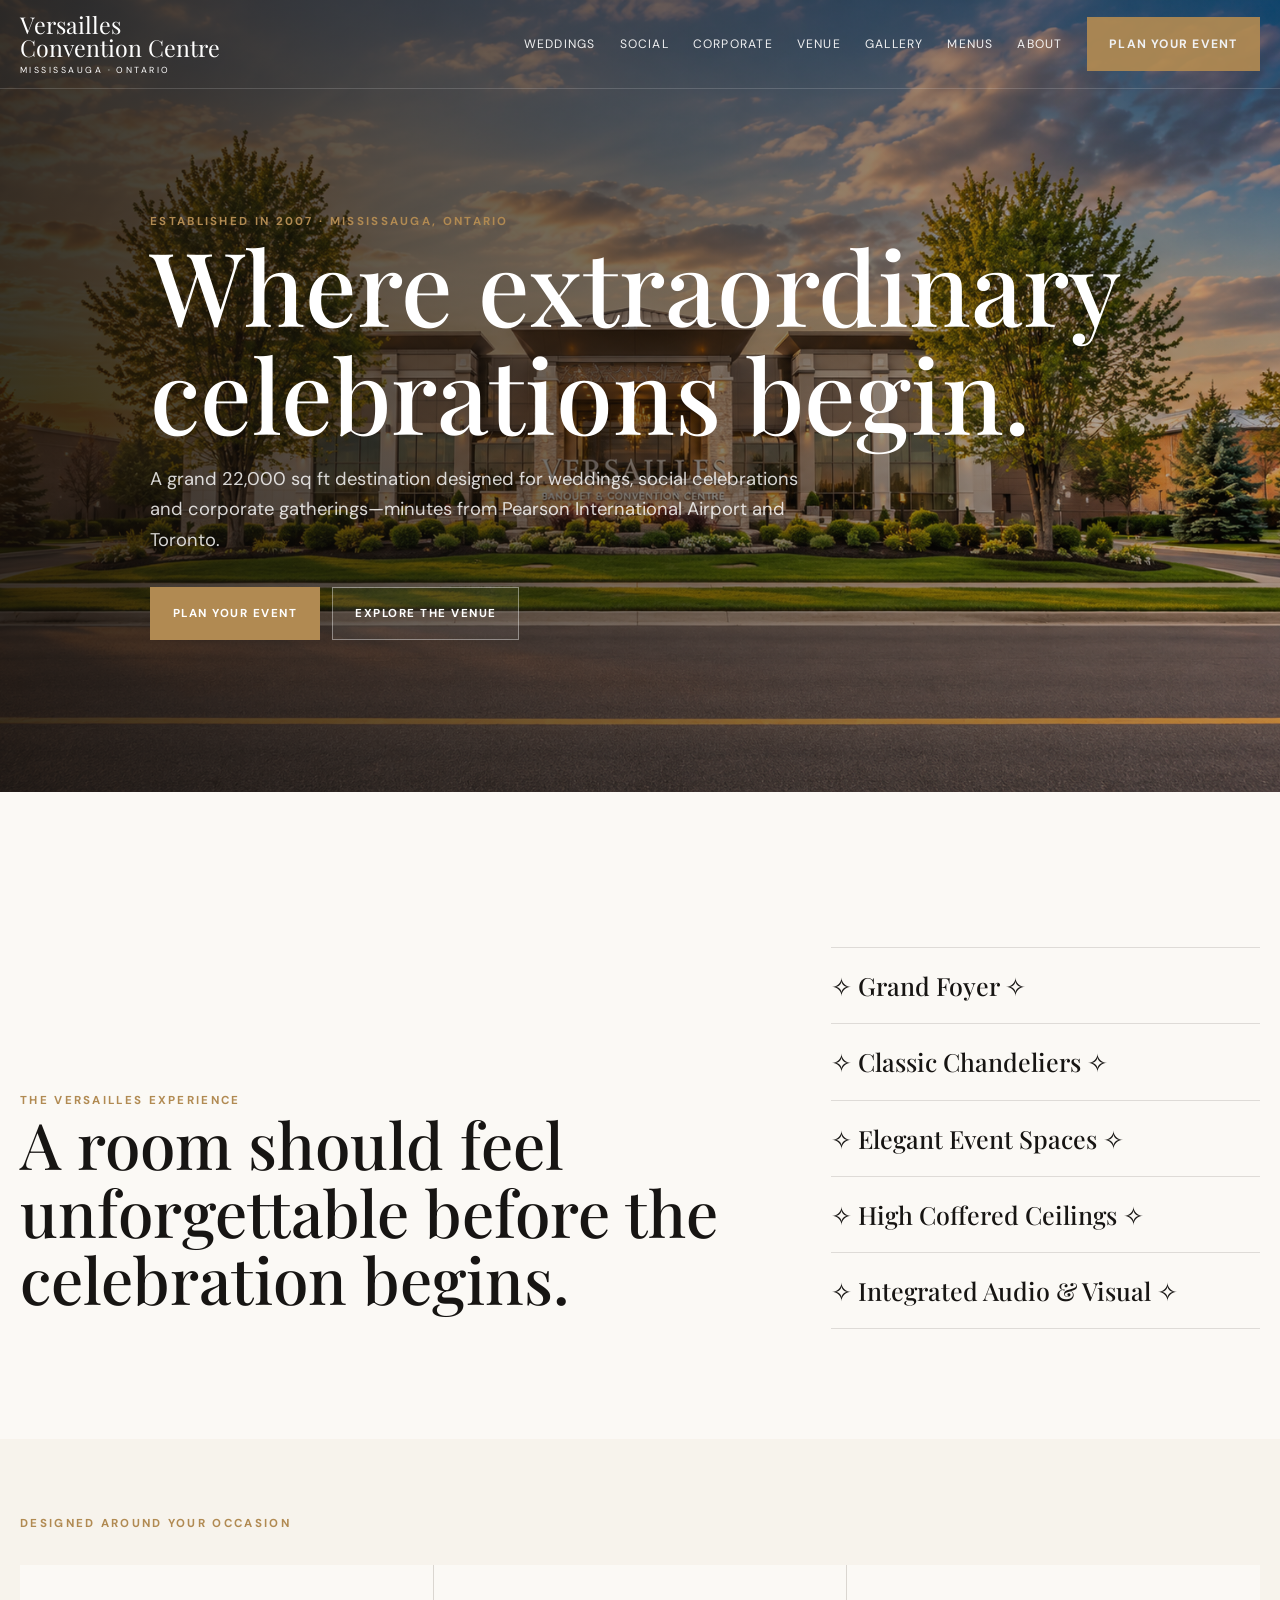
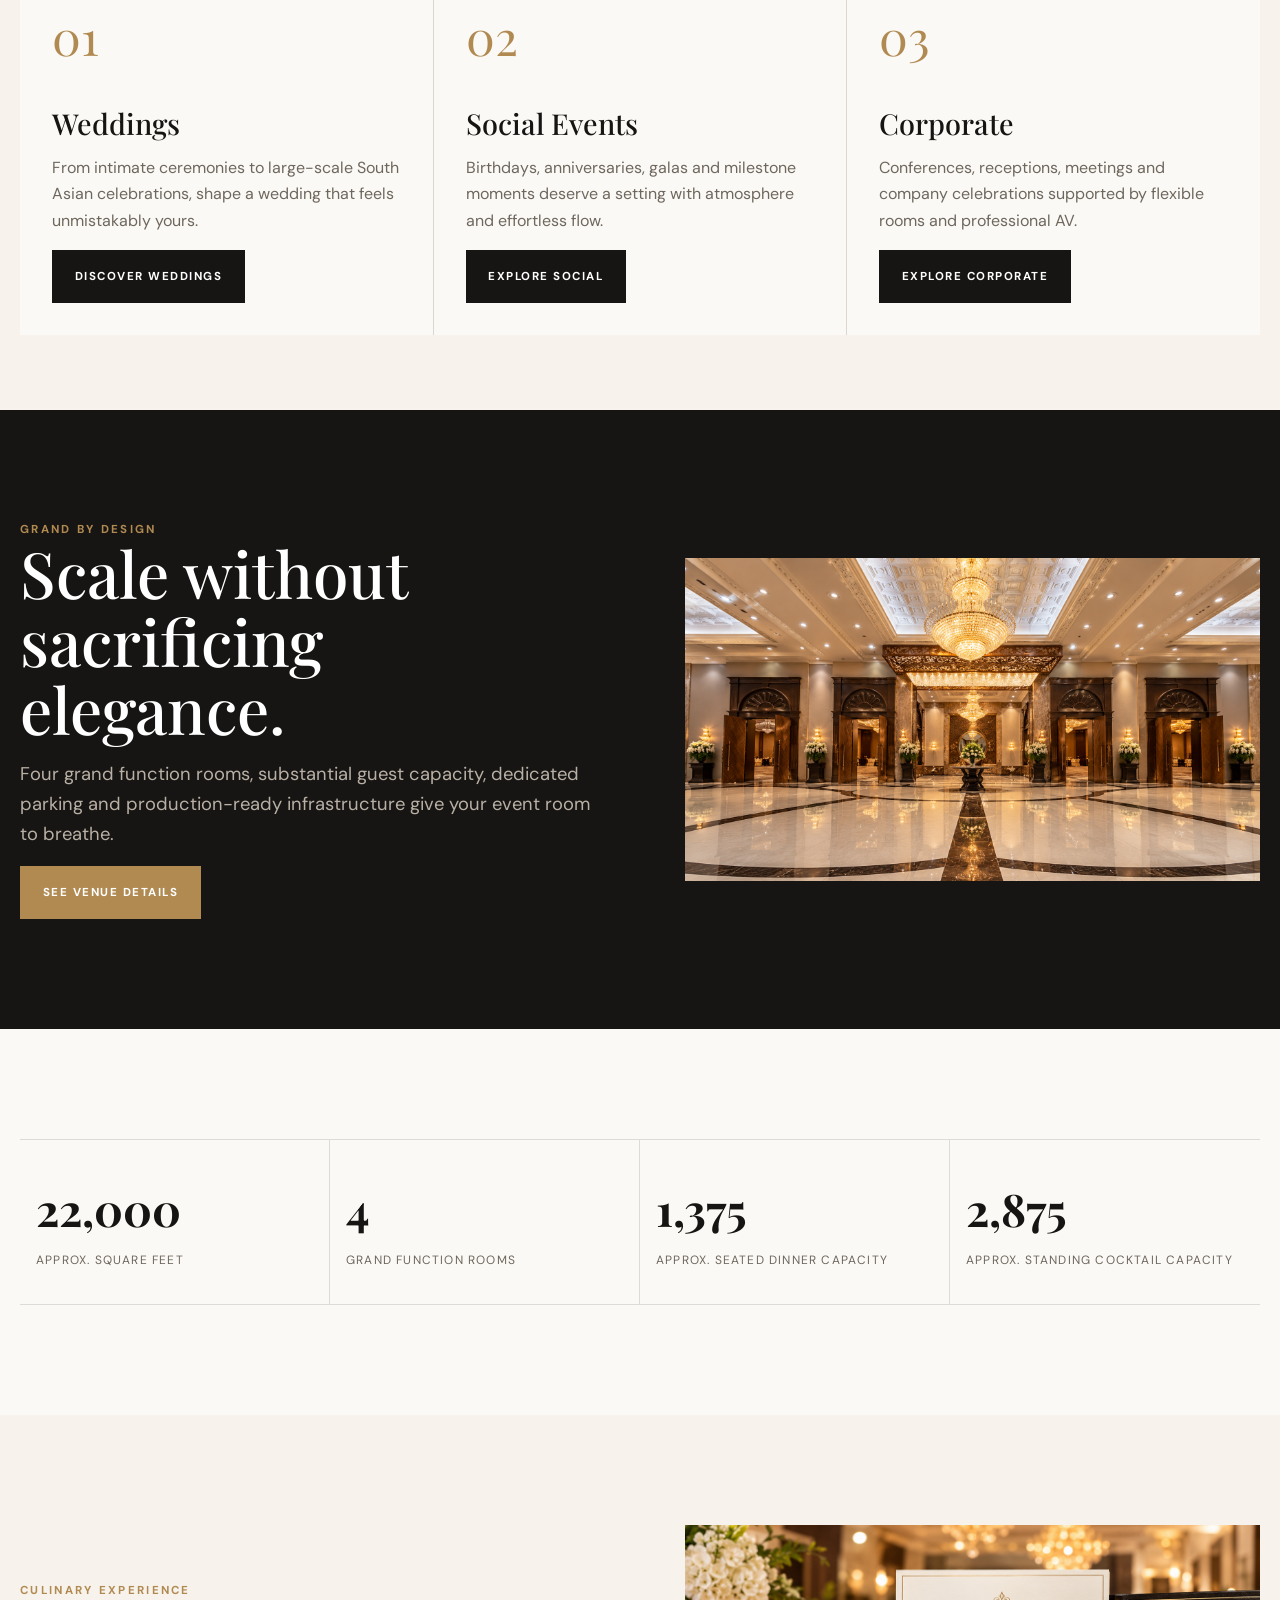
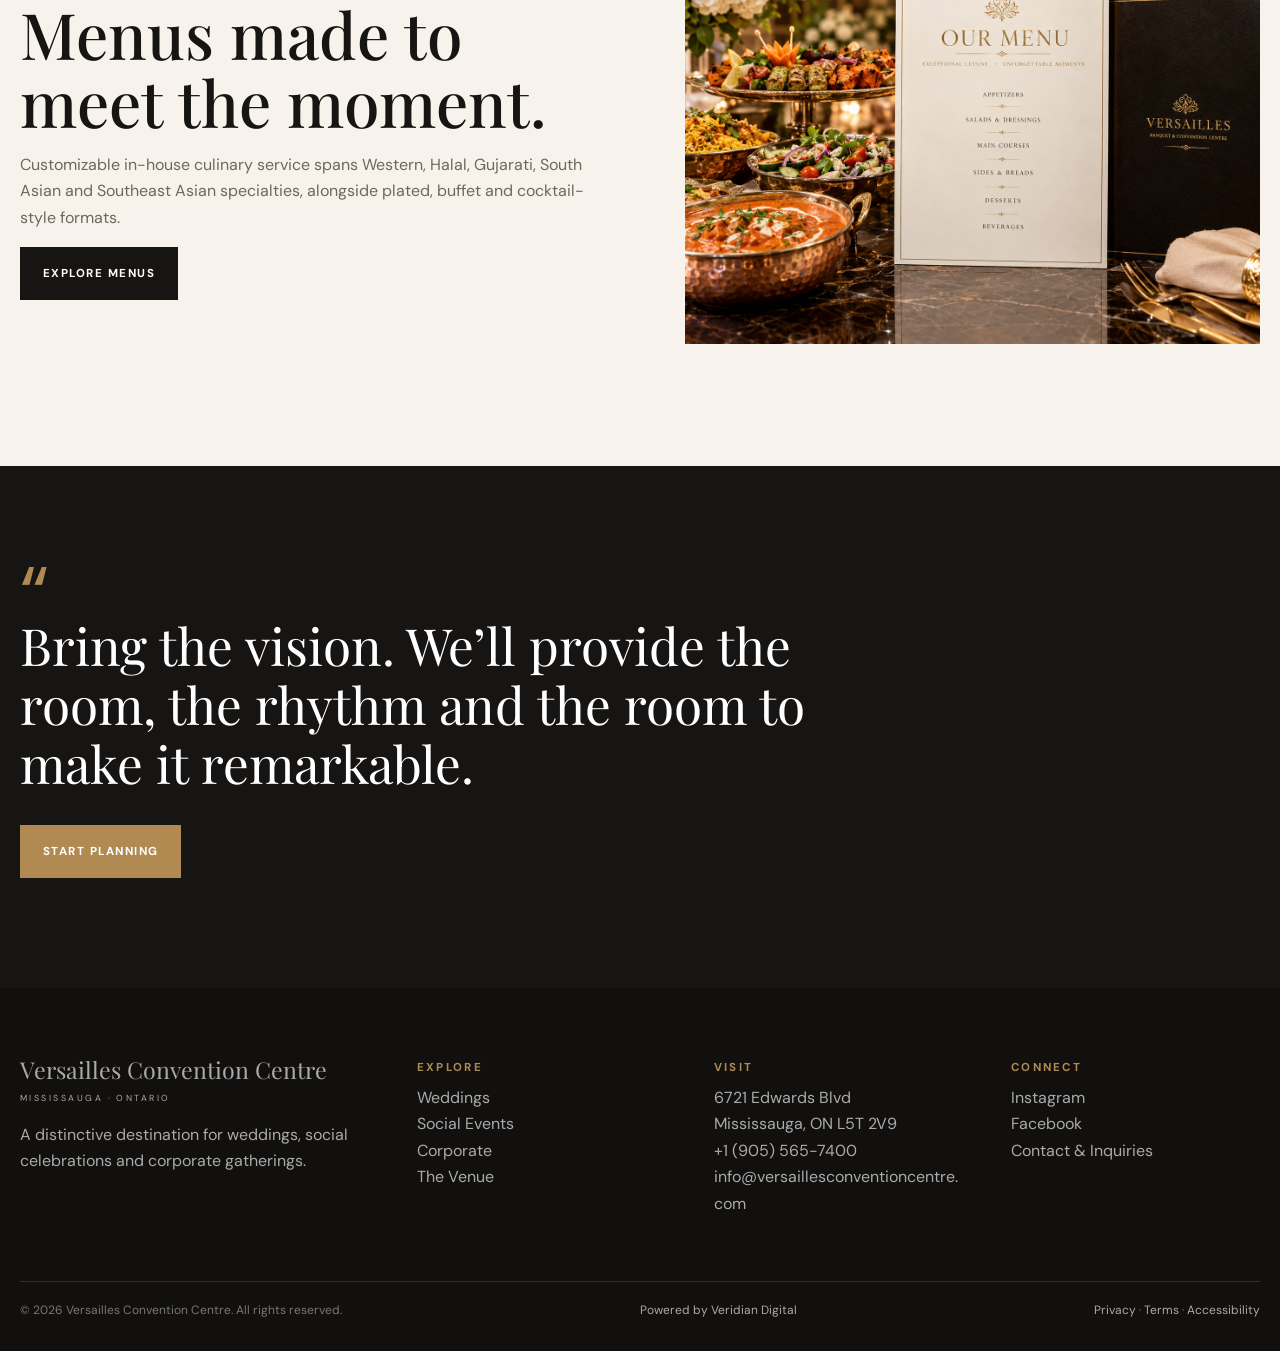
==== commit 91ab46a6: "Update project" ====
--- a/index.html
+++ b/index.html
@@ -13,6 +13,11 @@
     <meta name="theme-color" content="#171513">
 
     <link rel="stylesheet" href="css/styles.css">
+    <link rel="icon" type="image/png" href="/favicon-96x96.png" sizes="96x96" />
+    <link rel="icon" type="image/svg+xml" href="/favicon.svg" />
+    <link rel="shortcut icon" href="/favicon.ico" />
+    <link rel="apple-touch-icon" sizes="180x180" href="/apple-touch-icon.png" />
+    <link rel="manifest" href="/site.webmanifest" />
 </head>
 
 <body>
@@ -77,27 +82,143 @@
             </div>
         </section>
 
-        <!-- Versailles Experience -->
-        <section class="section">
-            <div class="container editorial">
+<!-- Versailles Experience --> <section class="section"> <div class="container editorial">
+    <!-- Section Introduction -->
+    <div>
+        <div class="eyebrow">
+            The Versailles Experience
+        </div>
+
+        <h2>
+            A room should feel unforgettable before the celebration begins.
+        </h2>
+    </div>
+
+    <!-- FAQ INSPIRED -->
+    <div class="faq">
+
+        <article class="faq-item" data-faq>
+            <button
+                class="faq-q"
+                type="button"
+                aria-expanded="false"
+            >
+                <span>✧ Grand Foyer ✧</span>
+                <span aria-hidden="true"> </span>
+            </button>
+
+            <div class="faq-a">
                 <div>
-                    <div class="eyebrow">
-                        The Versailles Experience
-                    </div>
-
-                    <h2>
-                        A room should feel unforgettable before the celebration
-                        begins.
-                    </h2>
-                </div>
-
-                <p class="big">
-                    High coffered ceilings, classic chandeliers, a dramatic
-                    central foyer and an adaptable collection of grand function
-                    rooms create a setting with presence.
-                </p>
-            </div>
-        </section>
+                    <p>
+                        Start by submitting a commission inquiry with your
+                        occasion, preferred date, creation type and any
+                        inspiration you have. The Maison can then review
+                        the direction and respond with next steps.
+                    </p>
+                </div>
+            </div>
+        </article>
+
+
+        <article class="faq-item" data-faq>
+            <button
+                class="faq-q"
+                type="button"
+                aria-expanded="false"
+            >
+                <span>✧ Classic Chandeliers ✧</span>
+                <span aria-hidden="true"> </span>
+            </button>
+
+            <div class="faq-a">
+                <div>
+                    <p>
+                        Yes. Reference images, mood boards and colour
+                        swatches are useful ways to communicate the
+                        aesthetic you're imagining.
+                    </p>
+                </div>
+            </div>
+        </article>
+
+
+        <article class="faq-item" data-faq>
+            <button
+                class="faq-q"
+                type="button"
+                aria-expanded="false"
+            >
+                <span>✧ Elegant Event Spaces ✧</span>
+                <span aria-hidden="true"> </span>
+            </button>
+
+            <div class="faq-a">
+                <div>
+                    <p>
+                        Local hand-delivery options across the GTA may be
+                        available depending on the creation, date and
+                        location. Confirm availability and any applicable
+                        fees during the inquiry process.
+                    </p>
+                </div>
+            </div>
+        </article>
+                
+        <article class="faq-item" data-faq>
+            <button
+                class="faq-q"
+                type="button"
+                aria-expanded="false"
+            >
+                <span>✧ High Coffered Ceilings ✧</span>
+                <span aria-hidden="true"></span>
+            </button>
+
+            <div class="faq-a">
+                <div>
+                    <p>
+                        Integrated audio and visual capabilities support speeches,
+                        presentations, entertainment and other event programming,
+                        helping create a seamless experience throughout the hall.
+                    </p>
+                </div>
+            </div>
+        </article>
+
+
+        <article class="faq-item" data-faq>
+            <button
+                class="faq-q"
+                type="button"
+                aria-expanded="false"
+            >
+                <span>✧ Integrated Audio &amp; Visual ✧</span>
+                <span aria-hidden="true"> </span>
+            </button>
+
+            <div class="faq-a">
+                <div>
+                    <p>
+                        Thoughtfully designed reception areas provide a refined
+                        setting for guest arrival, cocktail service, mingling and
+                        transitions throughout the celebration.
+                    </p>
+                </div>
+            </div>
+        </article>
+    </div>
+
+    <!--
+    <p class="big">
+        High coffered ceilings, classic chandeliers, a dramatic central
+        foyer and an adaptable collection of grand function rooms create
+        a setting with presence.
+    </p>
+    -->
+
+</div>
+
+</section>
 
         <!-- Event Types -->
         <section class="section-tight ivory">
@@ -285,6 +406,7 @@
     </main>
 
     <!-- Footer -->
+<!-- Footer -->
     <footer class="footer">
         <div class="container footer-grid">
 
@@ -294,9 +416,8 @@
                     <small>Mississauga · Ontario</small>
                 </a>
 
-                <p style="margin-top: 1.2rem">
-                    A distinctive destination for weddings, social
-                    celebrations and corporate gatherings.
+                <p style="margin-top:1.2rem">
+                    A distinctive destination for weddings, social celebrations and corporate gatherings.
                 </p>
             </div>
 
@@ -317,11 +438,7 @@
                 <p>
                     6721 Edwards Blvd<br>
                     Mississauga, ON L5T 2V9<br>
-
-                    <a href="tel:+19055657400">
-                        +1 (905) 565-7400
-                    </a><br>
-
+                    <a href="tel:+19055657400">+1 (905) 565-7400</a><br>
                     <a href="mailto:info@versaillesconventioncentre.com">
                         info@versaillesconventioncentre.com
                     </a>
@@ -335,22 +452,23 @@
                     <a href="https://www.instagram.com/versaillesconvention/">
                         Instagram
                     </a><br>
-
                     <a href="https://www.facebook.com/VersaillesConventionCentre/">
                         Facebook
                     </a><br>
-
-                    <a href="contact.html">
-                        Contact &amp; Inquiries
-                    </a>
+                    <a href="contact.html">Contact & Inquiries</a>
                 </p>
             </div>
 
         </div>
 
         <div class="container footer-bottom">
+
             <span>
                 © 2026 Versailles Convention Centre. All rights reserved.
+            </span>
+
+            <span>
+                <a href="https://ca.linkedin.com/company/veridiandigital">Powered by Veridian Digital</a>
             </span>
 
             <span>
@@ -360,14 +478,16 @@
                 ·
                 <a href="accessibility.html">Accessibility</a>
             </span>
+
         </div>
     </footer>
 
+
     <!-- Mobile CTA -->
-    <div class="mobile-cta">
+    <!-- <div class="mobile-cta">
         <a href="tel:+19055657400">Call</a>
         <a href="contact.html">Inquire</a>
-    </div>
+    </div> -->
 
     <script src="js/config.js"></script>
     <script src="js/site.js"></script>
--- a/css/styles.css
+++ b/css/styles.css
@@ -177,3 +177,917 @@
 
 /* Form controls shouldn't exceed their parent */
 input,textarea,select,button {  max-width: 100%;}
+
+
+/* =========================================================
+   MOBILE — FULL SCALE / FULL WIDTH EXPERIENCE
+   ========================================================= */
+
+@media (max-width: 900px) {
+
+  /* ---------- Global ---------- */
+
+  html,
+  body {
+    width: 100%;
+    max-width: 100%;
+    overflow-x: hidden;
+  }
+
+  body {
+    font-size: 16px;
+    line-height: 1.65;
+  }
+
+  .container {
+    width: 100%;
+    max-width: none;
+    padding-left: 24px;
+    padding-right: 24px;
+  }
+
+  /* ---------- Typography ---------- */
+
+  h1 {
+    font-size: clamp(3rem, 12vw, 5.5rem);
+    line-height: .98;
+    letter-spacing: -.025em;
+  }
+
+  h2 {
+    font-size: clamp(2.5rem, 9vw, 4.2rem);
+    line-height: 1;
+  }
+
+  h3 {
+    font-size: 1.8rem;
+    line-height: 1.1;
+  }
+
+  .lead {
+    font-size: 1.12rem;
+    line-height: 1.65;
+    max-width: 100%;
+  }
+
+  .eyebrow {
+    font-size: .72rem;
+    letter-spacing: .18em;
+  }
+
+  /* ---------- Header ---------- */
+
+  .site-header {
+    width: 100%;
+  }
+
+  .nav {
+    height: 76px;
+    padding-left: 24px;
+    padding-right: 24px;
+  }
+
+  .logo {
+    font-size: 1.25rem;
+    max-width: 180px;
+  }
+
+  .nav-toggle {
+    display: flex;
+    align-items: center;
+    justify-content: center;
+    width: 48px;
+    height: 48px;
+    padding: 0;
+    font-size: 1.6rem;
+  }
+
+  .nav-links {
+    position: absolute;
+    top: 76px;
+    left: 0;
+    right: 0;
+
+    width: 100%;
+
+    display: flex;
+    flex-direction: column;
+    align-items: stretch;
+
+    gap: 0;
+
+    padding: 0 24px;
+
+    background: rgba(17, 16, 15, .98);
+
+    max-height: 0;
+    overflow: hidden;
+
+    opacity: 0;
+    pointer-events: none;
+
+    transition:
+      max-height var(--t-cinematic) var(--ease),
+      opacity var(--t-fast) var(--ease),
+      padding var(--t-standard) var(--ease);
+  }
+
+  .nav-links.open {
+    max-height: calc(100vh - 76px);
+    padding-top: 18px;
+    padding-bottom: 24px;
+
+    opacity: 1;
+    pointer-events: auto;
+
+    overflow-y: auto;
+  }
+
+  .nav-links a {
+    display: flex;
+    align-items: center;
+
+    width: 100%;
+    min-height: 54px;
+
+    font-size: .82rem;
+    letter-spacing: .12em;
+
+    border-bottom: 1px solid rgba(255,255,255,.08);
+  }
+
+  .nav-links .btn {
+    width: 100%;
+    min-height: 54px;
+    margin-top: 16px;
+  }
+
+  /* ---------- Hero ---------- */
+
+  .hero {
+    width: 100%;
+    min-height: 100svh;
+
+    padding-top: 130px;
+    padding-bottom: 110px;
+
+    display: flex;
+    align-items: flex-end;
+  }
+
+  .hero-inner {
+    width: 100%;
+    max-width: none;
+  }
+
+  .hero h1 {
+    max-width: 100%;
+    font-size: clamp(3.4rem, 14vw, 6rem);
+  }
+
+  .hero p {
+    max-width: 100%;
+    font-size: 1.08rem;
+  }
+
+  .hero-actions {
+    width: 100%;
+    display: grid;
+    grid-template-columns: 1fr;
+    gap: 10px;
+  }
+
+  .hero-actions .btn {
+    width: 100%;
+    min-height: 56px;
+  }
+
+  /* ---------- Page Hero ---------- */
+
+  .page-hero {
+    min-height: 65svh;
+
+    padding-top: 130px;
+    padding-bottom: 75px;
+  }
+
+  .page-hero h1 {
+    max-width: 100%;
+    font-size: clamp(3rem, 13vw, 5.5rem);
+  }
+
+  /* ---------- Sections ---------- */
+
+  .section {
+    padding-top: 90px;
+    padding-bottom: 90px;
+  }
+
+  .section-tight {
+    padding-top: 60px;
+    padding-bottom: 60px;
+  }
+
+  /* ---------- Split Content ---------- */
+
+  .split,
+  .split.reverse {
+    display: flex;
+    flex-direction: column;
+    gap: 42px;
+  }
+
+  .split .media,
+  .split.reverse .media {
+    order: 0;
+    width: 100%;
+  }
+
+  .media {
+    width: 100%;
+  }
+
+  .media img {
+    width: 100%;
+    aspect-ratio: 4 / 3;
+    object-fit: cover;
+  }
+
+  /* ---------- Editorial ---------- */
+
+  .editorial {
+    display: flex;
+    flex-direction: column;
+    gap: 30px;
+    align-items: flex-start;
+  }
+
+  .editorial .big {
+    font-size: clamp(2rem, 7vw, 3.2rem);
+    line-height: 1.18;
+  }
+
+  /* ---------- Cards ---------- */
+
+  .cards {
+    display: grid;
+    grid-template-columns: 1fr;
+    gap: 1px;
+  }
+
+  .card {
+    width: 100%;
+    min-height: 0;
+    padding: 32px 24px;
+  }
+
+  .card .num {
+    font-size: 3.2rem;
+    margin-bottom: 28px;
+  }
+
+  /* ---------- Feature Grid ---------- */
+
+  .feature-grid {
+    display: grid;
+    grid-template-columns: 1fr;
+    gap: 12px;
+  }
+
+  .feature-grid .large,
+  .feature-grid .small {
+    width: 100%;
+    min-height: 0;
+    height: auto;
+  }
+
+  .feature-grid .large {
+    min-height: 520px;
+  }
+
+  .feature-grid .small {
+    min-height: 360px;
+  }
+
+  .tile {
+    width: 100%;
+  }
+
+  .tile-copy {
+    padding: 24px;
+  }
+
+  /* ---------- Stats ---------- */
+
+  .stats {
+    display: grid;
+    grid-template-columns: 1fr 1fr;
+    width: 100%;
+  }
+
+  .stat {
+    min-width: 0;
+    padding: 28px 20px;
+  }
+
+  .stat strong {
+    font-size: clamp(2.5rem, 10vw, 4rem);
+  }
+
+  .stat span {
+    font-size: .7rem;
+    line-height: 1.4;
+  }
+
+  /* ---------- Quote ---------- */
+
+  .quote {
+    max-width: 100%;
+    font-size: clamp(2.1rem, 7.5vw, 3.8rem);
+  }
+
+  .quote-mark {
+    font-size: 4rem;
+  }
+
+  /* ---------- Gallery ---------- */
+
+  .gallery {
+    display: grid;
+    grid-template-columns: 1fr 1fr;
+    gap: 8px;
+    width: 100%;
+  }
+
+  .gallery button {
+    width: 100%;
+  }
+
+  .g1,
+  .g2,
+  .g3,
+  .g4,
+  .g5 {
+    grid-column: span 1;
+    height: 300px;
+  }
+
+  .g1 {
+    grid-column: span 2;
+    height: 440px;
+  }
+
+  .g2 {
+    grid-column: span 2;
+    height: 360px;
+  }
+
+  .gallery img {
+    width: 100%;
+    height: 100%;
+  }
+
+  /* ---------- Lightbox ---------- */
+
+  .lightbox {
+    padding: 70px 18px 30px;
+  }
+
+  .lightbox img {
+    width: 100%;
+    max-width: 100%;
+    max-height: 75svh;
+    object-fit: contain;
+  }
+
+  .lightbox [data-close] {
+    top: 12px;
+    right: 16px;
+
+    width: 48px;
+    height: 48px;
+
+    font-size: 2rem;
+  }
+
+  .lightbox [data-prev],
+  .lightbox [data-next] {
+    top: auto;
+    bottom: 18px;
+
+    width: 52px;
+    height: 52px;
+
+    display: flex;
+    align-items: center;
+    justify-content: center;
+
+    transform: none;
+
+    background: rgba(255,255,255,.08);
+    border-radius: 50%;
+
+    font-size: 1.8rem;
+  }
+
+  .lightbox [data-prev] {
+    left: 18px;
+  }
+
+  .lightbox [data-next] {
+    right: 18px;
+  }
+
+  .lightbox [data-prev]:hover,
+  .lightbox [data-next]:hover {
+    transform: none;
+  }
+
+  /* ---------- Forms ---------- */
+
+  .form-wrap {
+    display: flex;
+    flex-direction: column;
+    gap: 42px;
+  }
+
+  .form-grid {
+    display: grid;
+    grid-template-columns: 1fr;
+    gap: 18px;
+  }
+
+  .field {
+    width: 100%;
+  }
+
+  .field.full {
+    grid-column: auto;
+  }
+
+  .field input,
+  .field select,
+  .field textarea {
+    width: 100%;
+    max-width: none;
+
+    min-height: 52px;
+
+    padding: 14px 15px;
+
+    font-size: 16px;
+  }
+
+  .field textarea {
+    min-height: 180px;
+  }
+
+  .form-wrap .btn {
+    width: 100%;
+    min-height: 56px;
+  }
+
+  /* ---------- FAQ ---------- */
+
+  .faq details {
+    padding: 20px 0;
+  }
+
+  .faq summary {
+    font-size: 1.3rem;
+    line-height: 1.35;
+    padding-right: 20px;
+  }
+
+  /* ---------- Footer ---------- */
+
+  .footer {
+    padding-top: 70px;
+    padding-bottom: 110px;
+  }
+
+  .footer-grid {
+    display: grid;
+    grid-template-columns: 1fr;
+    gap: 42px;
+  }
+
+  .footer-bottom {
+    display: flex;
+    flex-direction: column;
+    gap: 10px;
+  }
+
+  /* ---------- Mobile CTA ---------- */
+
+  .mobile-cta {
+    display: flex;
+
+    position: fixed;
+    left: 0;
+    right: 0;
+    bottom: 0;
+
+    width: 100%;
+
+    padding: 8px 8px calc(8px + env(safe-area-inset-bottom));
+
+    gap: 8px;
+
+    z-index: 80;
+  }
+
+  .mobile-cta a {
+    min-height: 52px;
+
+    display: flex;
+    align-items: center;
+    justify-content: center;
+
+    padding: 12px 8px;
+
+    font-size: .7rem;
+    letter-spacing: .1em;
+  }
+
+  /* ---------- Touch Targets ---------- */
+
+  a,
+  button,
+  summary,
+  input,
+  select,
+  textarea {
+    touch-action: manipulation;
+  }
+
+  .btn {
+    min-height: 52px;
+  }
+}
+
+
+/* =========================================================
+   SMALL PHONES
+   ========================================================= */
+
+@media (max-width: 560px) {
+
+  .container {
+    width: 100%;
+    padding-left: 20px;
+    padding-right: 20px;
+  }
+
+  .nav {
+    padding-left: 20px;
+    padding-right: 20px;
+  }
+
+  h1 {
+    font-size: clamp(3rem, 14vw, 4.8rem);
+  }
+
+  h2 {
+    font-size: clamp(2.4rem, 10vw, 3.8rem);
+  }
+
+  .hero {
+    padding-top: 115px;
+    padding-bottom: 105px;
+  }
+
+  .hero h1 {
+    font-size: clamp(3.2rem, 15vw, 5rem);
+  }
+
+  .page-hero {
+    min-height: 58svh;
+    padding-top: 115px;
+  }
+
+  .section {
+    padding-top: 75px;
+    padding-bottom: 75px;
+  }
+
+  .split {
+    gap: 32px;
+  }
+
+  .cards {
+    margin-left: -20px;
+    margin-right: -20px;
+    width: calc(100% + 40px);
+  }
+
+  .card {
+    padding: 30px 20px;
+  }
+
+  .feature-grid {
+    margin-left: -20px;
+    margin-right: -20px;
+    width: calc(100% + 40px);
+  }
+
+  .feature-grid .large {
+    min-height: 440px;
+  }
+
+  .feature-grid .small {
+    min-height: 300px;
+  }
+
+  .stats {
+    grid-template-columns: 1fr 1fr;
+  }
+
+  .stat {
+    padding: 24px 16px;
+  }
+
+  .stat strong {
+    font-size: 2.5rem;
+  }
+
+  .gallery {
+    grid-template-columns: 1fr;
+  }
+
+  .g1,
+  .g2,
+  .g3,
+  .g4,
+  .g5 {
+    grid-column: span 1;
+    height: 300px;
+  }
+
+  .g1 {
+    height: 400px;
+  }
+
+  .g2 {
+    height: 340px;
+  }
+
+  .footer-grid {
+    grid-template-columns: 1fr;
+  }
+}
+
+
+/* =========================================================
+   VERY SMALL PHONES
+   ========================================================= */
+
+@media (max-width: 380px) {
+
+  .container {
+    padding-left: 16px;
+    padding-right: 16px;
+  }
+
+  .nav {
+    padding-left: 16px;
+    padding-right: 16px;
+  }
+
+  .hero h1 {
+    font-size: 3rem;
+  }
+
+  .stats {
+    grid-template-columns: 1fr;
+  }
+
+  .stat {
+    border-right: 0;
+  }
+
+  .cards,
+  .feature-grid {
+    margin-left: -16px;
+    margin-right: -16px;
+    width: calc(100% + 32px);
+  }
+}
+
+
+/* =========================================================
+   MOBILE ACCESSIBILITY / MOTION
+   ========================================================= */
+
+@media (max-width: 900px) and (prefers-reduced-motion: reduce) {
+
+  .hero,
+  .page-hero {
+    animation: none;
+  }
+
+  [data-reveal],
+  [data-reveal-group] > * {
+    opacity: 1 !important;
+    transform: none !important;
+  }
+}
+
+/* =========================================================
+   FAQ
+   ========================================================= */
+
+.faq {
+  max-width: 900px;
+  margin: 45px auto 0;
+  border-top: 1px solid var(--line);
+}
+
+.faq-item {
+  border-bottom: 1px solid var(--line);
+}
+
+.faq-q {
+  width: 100%;
+  display: flex;
+  justify-content: space-between;
+  align-items: center;
+  text-align: left;
+  background: none;
+  border: 0;
+  padding: 22px 0;
+  font-family: var(--serif);
+  font-size: 25px;
+  font-weight: 500;
+  line-height: 1.25;
+  color: var(--ink);
+  cursor: pointer;
+  transition: color var(--t-fast) var(--ease);
+}
+
+.faq-q:hover {
+  color: var(--gold);
+}
+
+.faq-q:focus-visible {
+  outline: 2px solid var(--gold2);
+  outline-offset: 5px;
+}
+
+.faq-q span:first-child {
+  padding-right: 30px;
+}
+
+.faq-q span:last-child {
+  flex: 0 0 auto;
+  display: flex;
+  align-items: center;
+  justify-content: center;
+  width: 28px;
+  height: 28px;
+  font-family: var(--sans);
+  font-size: 22px;
+  font-weight: 400;
+  line-height: 1;
+  color: var(--gold);
+  transition:
+    transform var(--t-fast) var(--ease),
+    color var(--t-fast) var(--ease);
+}
+
+.faq-a {
+  display: grid;
+  grid-template-rows: 0fr;
+  transition: grid-template-rows var(--t-standard) var(--ease);
+}
+
+.faq-a > div {
+  overflow: hidden;
+}
+
+.faq-a p {
+  padding: 0 45px 20px 0;
+  margin: 0;
+  color: var(--muted);
+  font-family: var(--sans);
+  font-size: 1rem;
+  line-height: 1.7;
+}
+
+.faq-item.open .faq-a {
+  grid-template-rows: 1fr;
+}
+
+.faq-item.open .faq-q {
+  color: var(--ink);
+}
+
+.faq-item.open .faq-q span:last-child {
+  transform: rotate(45deg);
+  color: var(--gold);
+}
+
+
+/* =========================================================
+   FAQ — TABLET / MOBILE
+   ========================================================= */
+
+@media (max-width: 900px) {
+
+  .faq {
+    width: 100%;
+    max-width: none;
+    margin-top: 30px;
+  }
+
+  .faq-q {
+    font-size: 22px;
+    padding: 22px 0;
+  }
+
+  .faq-q span:first-child {
+    padding-right: 24px;
+  }
+
+  .faq-a p {
+    padding-right: 20px;
+    padding-bottom: 22px;
+  }
+}
+
+
+/* =========================================================
+   FAQ — SMALL PHONES
+   ========================================================= */
+
+@media (max-width: 560px) {
+
+  .faq {
+    margin-top: 25px;
+  }
+
+  .faq-q {
+    font-size: 20px;
+    line-height: 1.3;
+    padding: 20px 0;
+  }
+
+  .faq-q span:first-child {
+    padding-right: 18px;
+  }
+
+  .faq-q span:last-child {
+    width: 26px;
+    height: 26px;
+    font-size: 21px;
+  }
+
+  .faq-a p {
+    padding-right: 5px;
+    padding-bottom: 20px;
+    font-size: .96rem;
+    line-height: 1.7;
+  }
+}
+
+
+/* =========================================================
+   FAQ — VERY SMALL PHONES
+   ========================================================= */
+
+@media (max-width: 380px) {
+
+  .faq-q {
+    font-size: 19px;
+    padding: 18px 0;
+  }
+
+  .faq-q span:first-child {
+    padding-right: 14px;
+  }
+
+  .faq-q span:last-child {
+    width: 24px;
+    height: 24px;
+    font-size: 20px;
+  }
+
+  .faq-a p {
+    font-size: .94rem;
+    padding-bottom: 18px;
+  }
+}
+
+
+/* =========================================================
+   FAQ — REDUCED MOTION
+   ========================================================= */
+
+@media (prefers-reduced-motion: reduce) {
+
+  .faq-q,
+  .faq-q span:last-child,
+  .faq-a {
+    transition: none !important;
+  }
+}
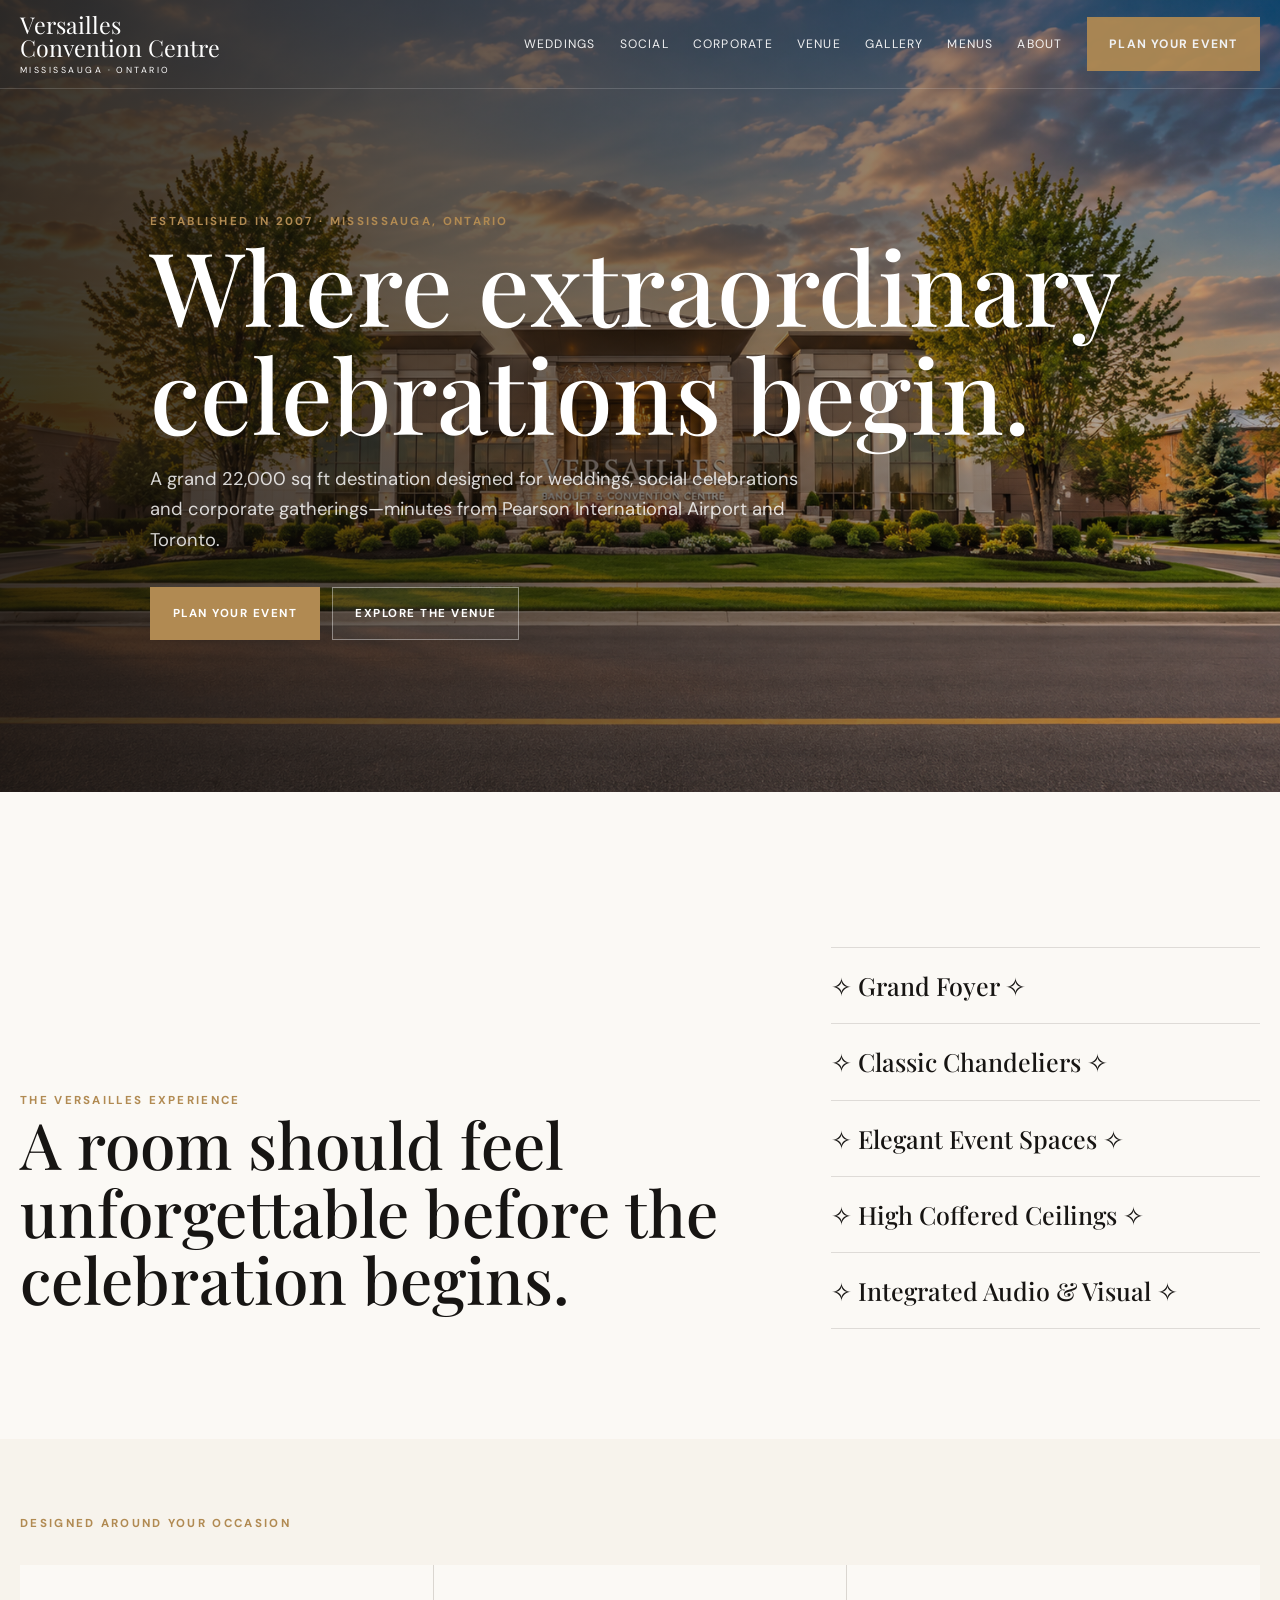
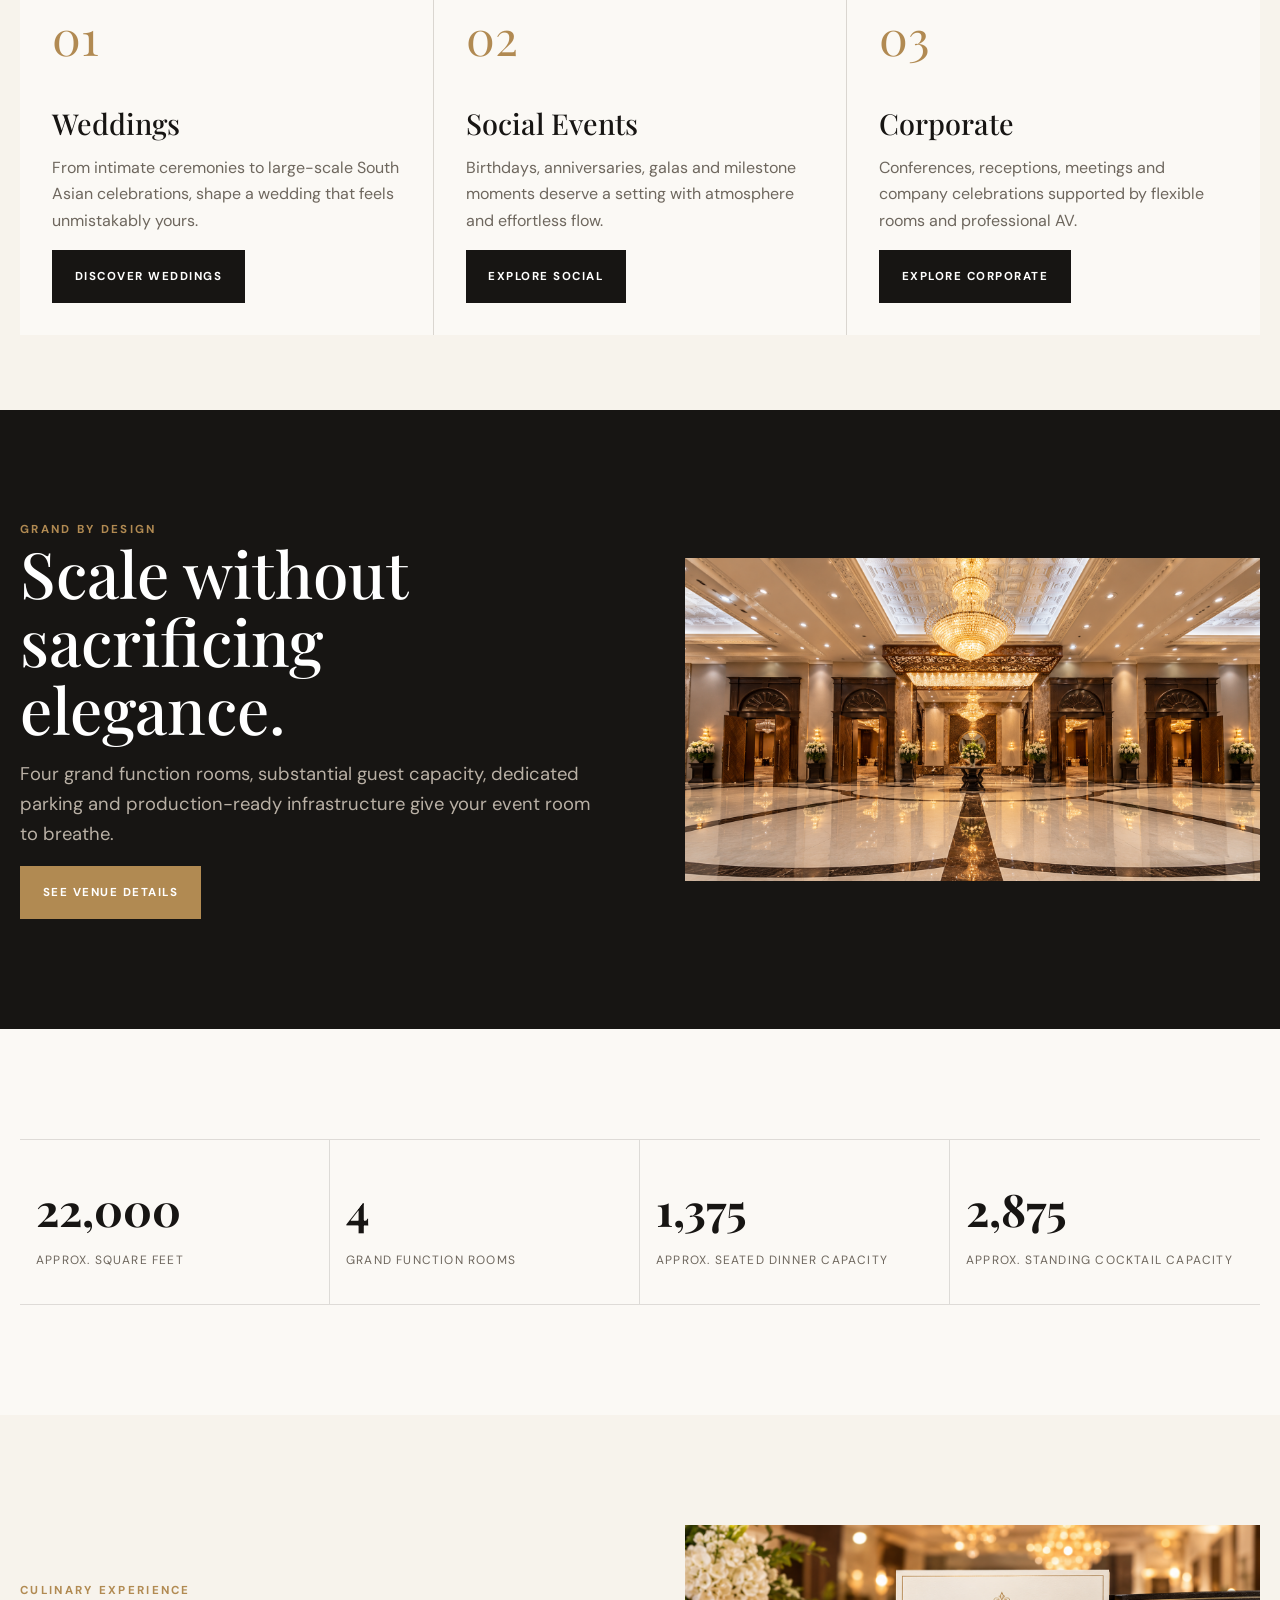
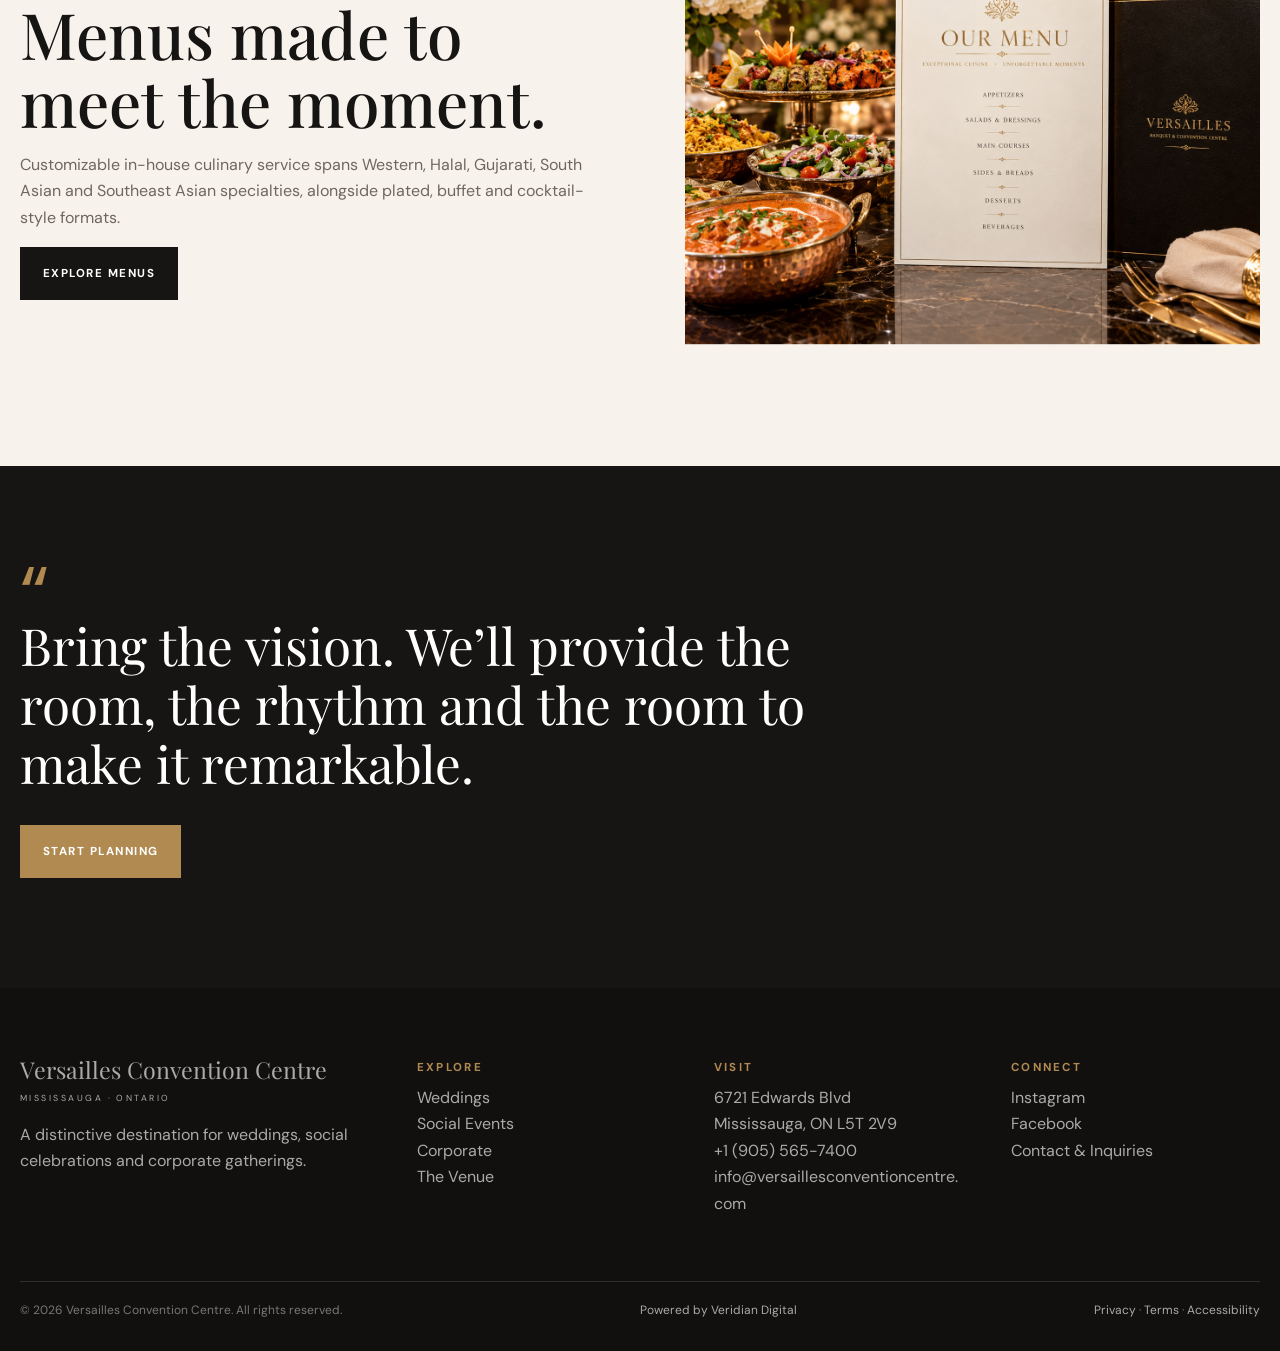
==== commit 9fa97190: "Update project" ====
--- a/index.html
+++ b/index.html
@@ -492,5 +492,6 @@
     <script src="js/config.js"></script>
     <script src="js/site.js"></script>
     <script src="js/page-init.js"></script>
+
 </body>
 </html>
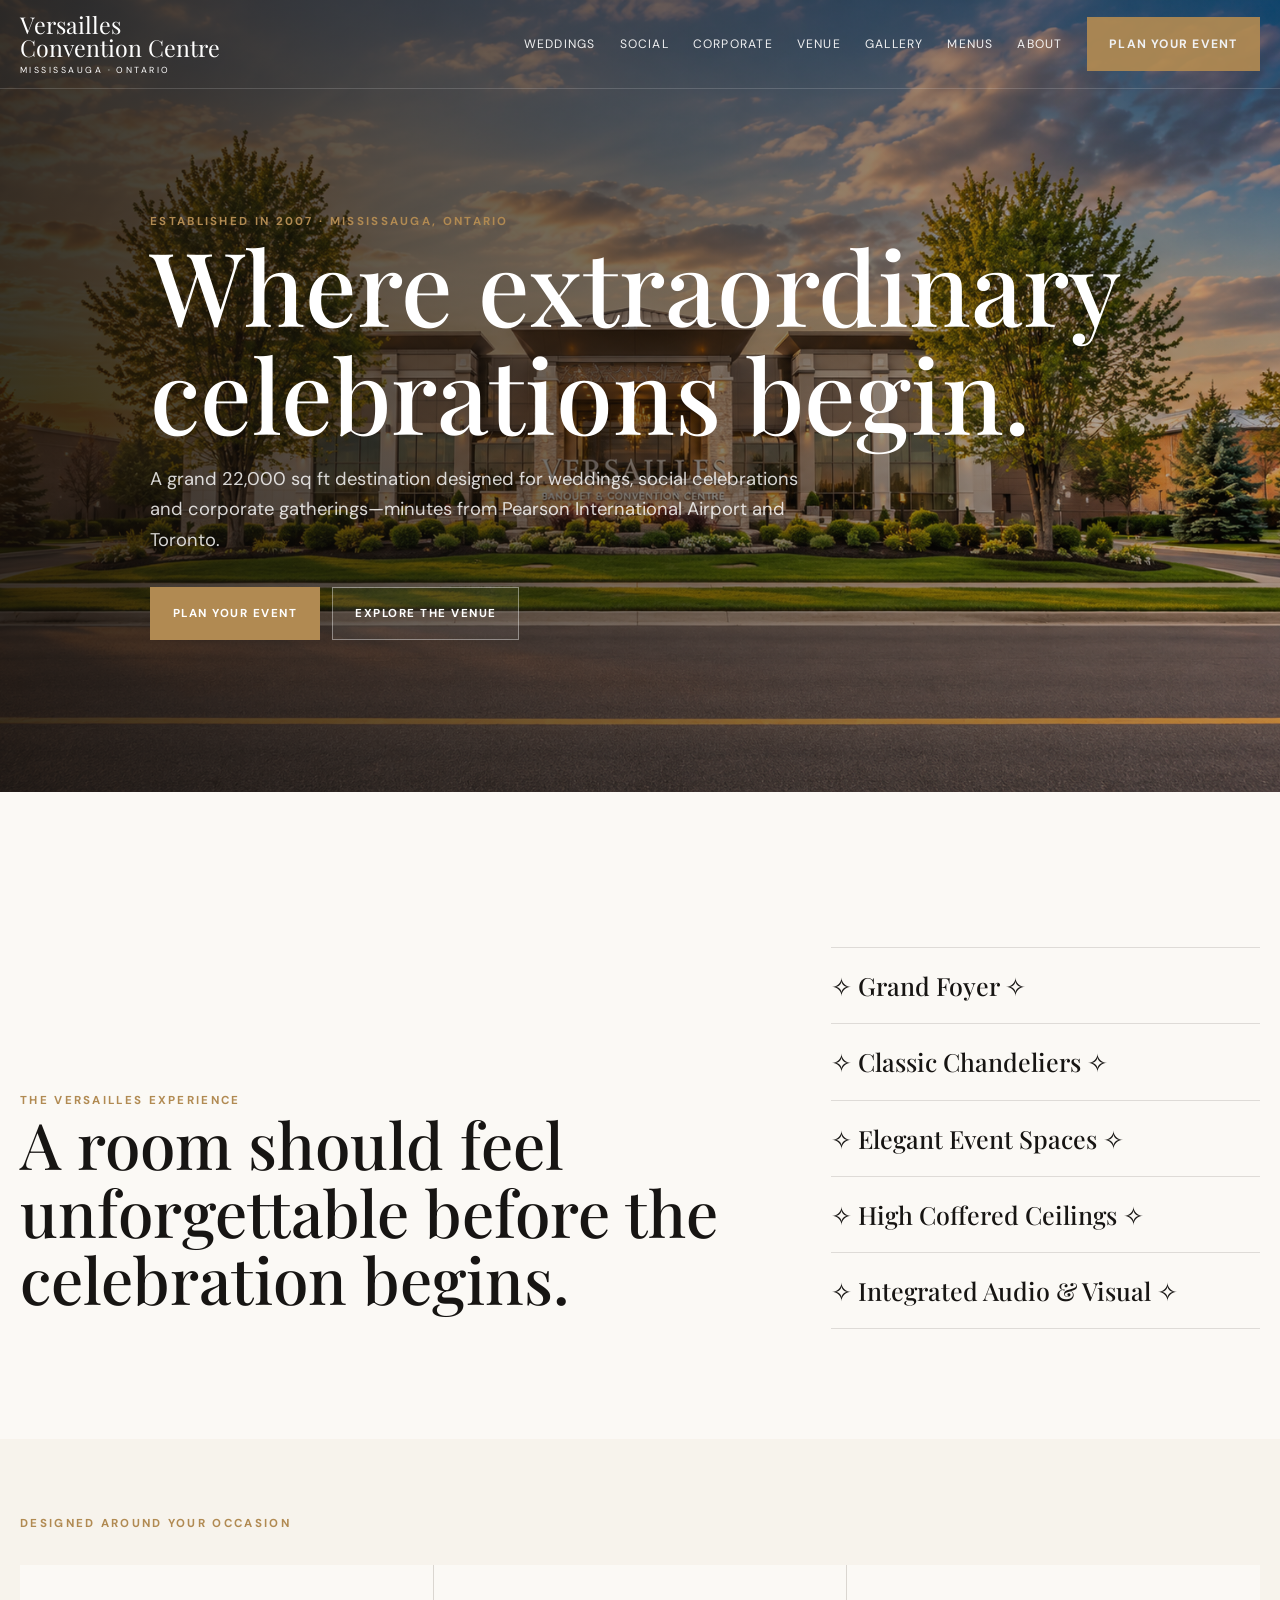
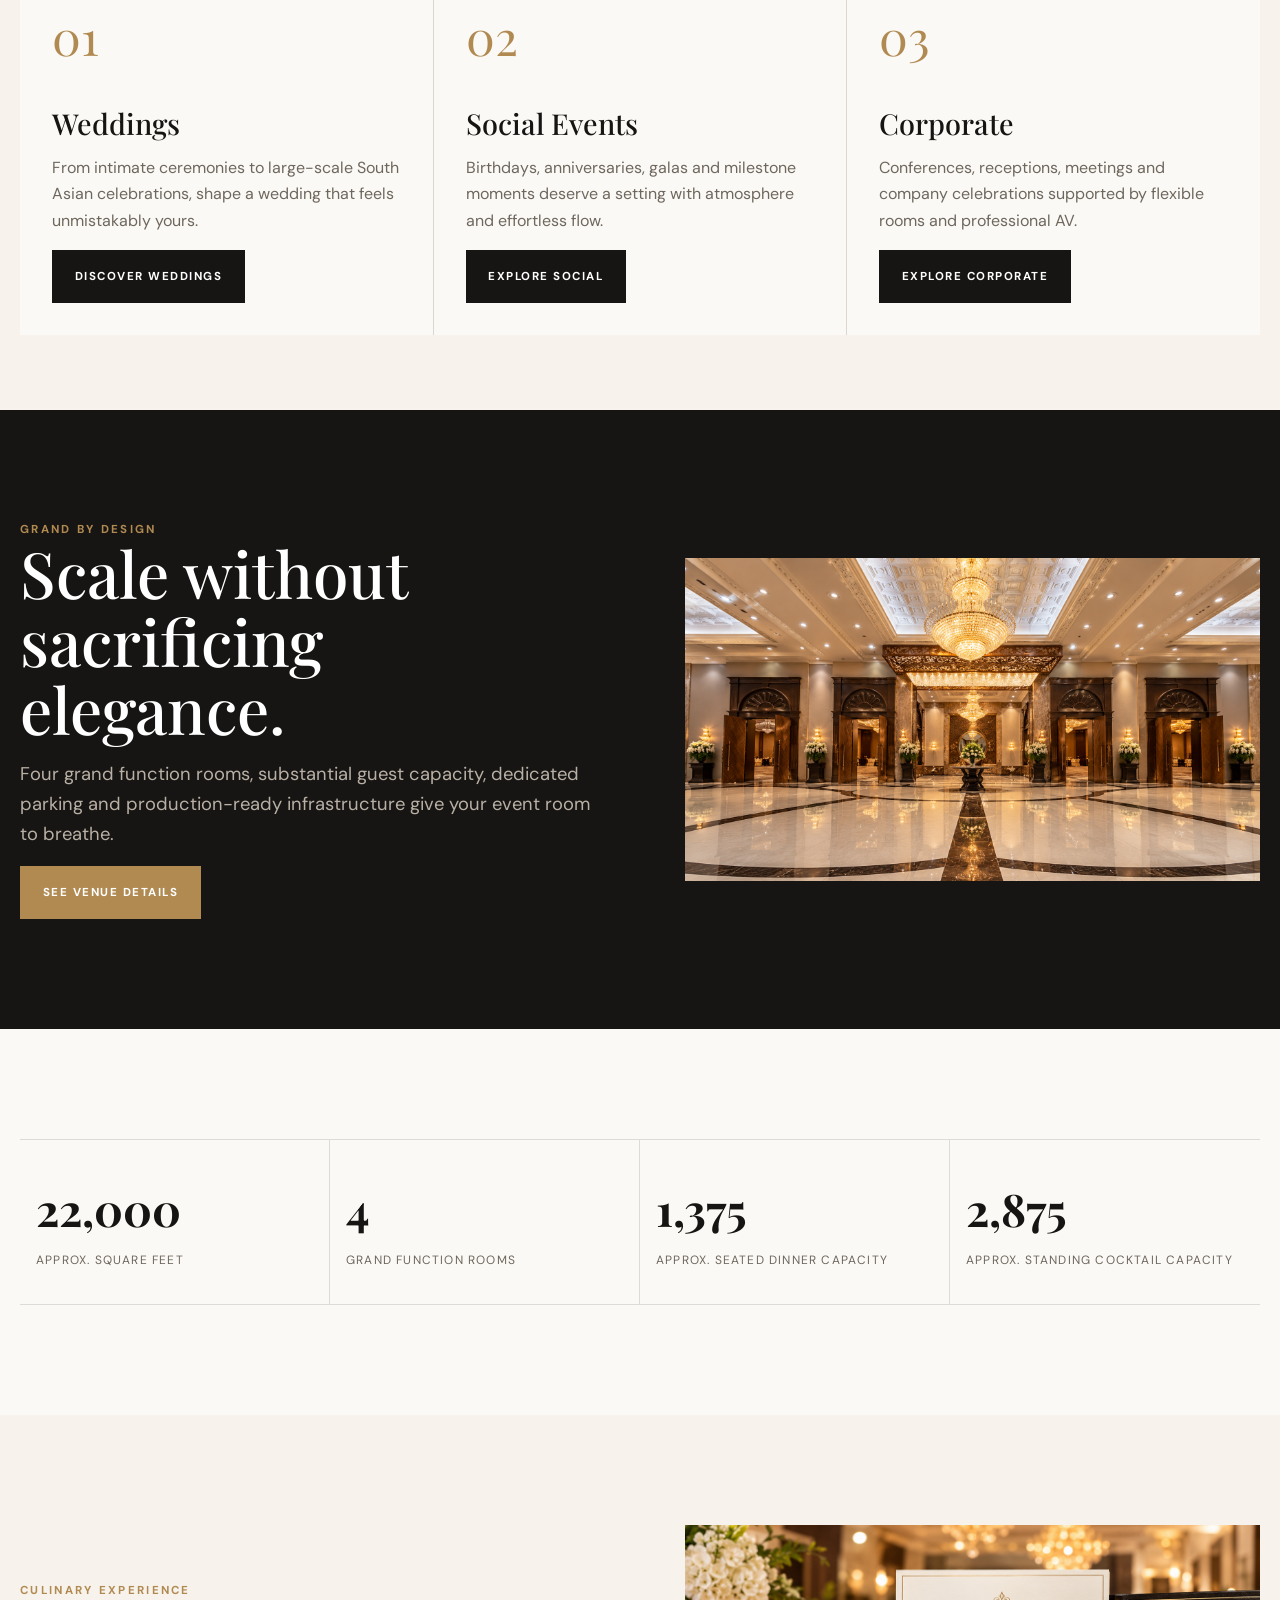
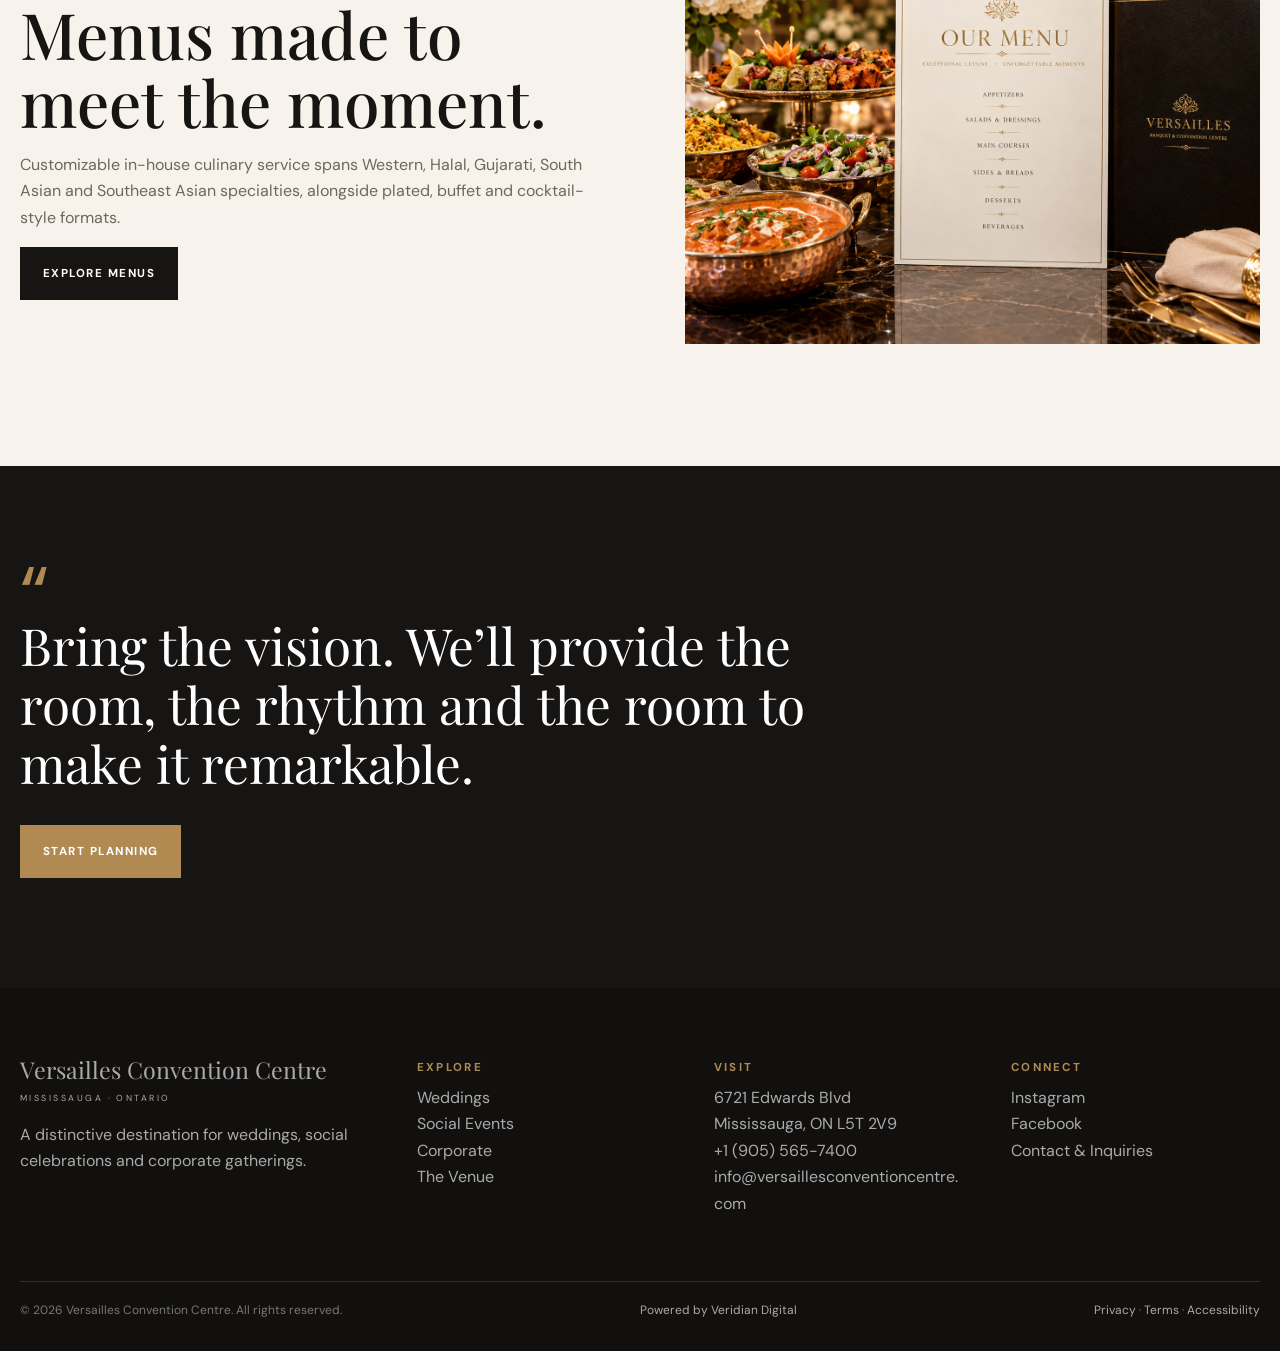
==== commit 60932563: "Update project" ====
--- a/index.html
+++ b/index.html
@@ -84,7 +84,7 @@
 
 <!-- Versailles Experience --> <section class="section"> <div class="container editorial">
     <!-- Section Introduction -->
-    <div>
+    <div class="data-no-reveal">
         <div class="eyebrow">
             The Versailles Experience
         </div>
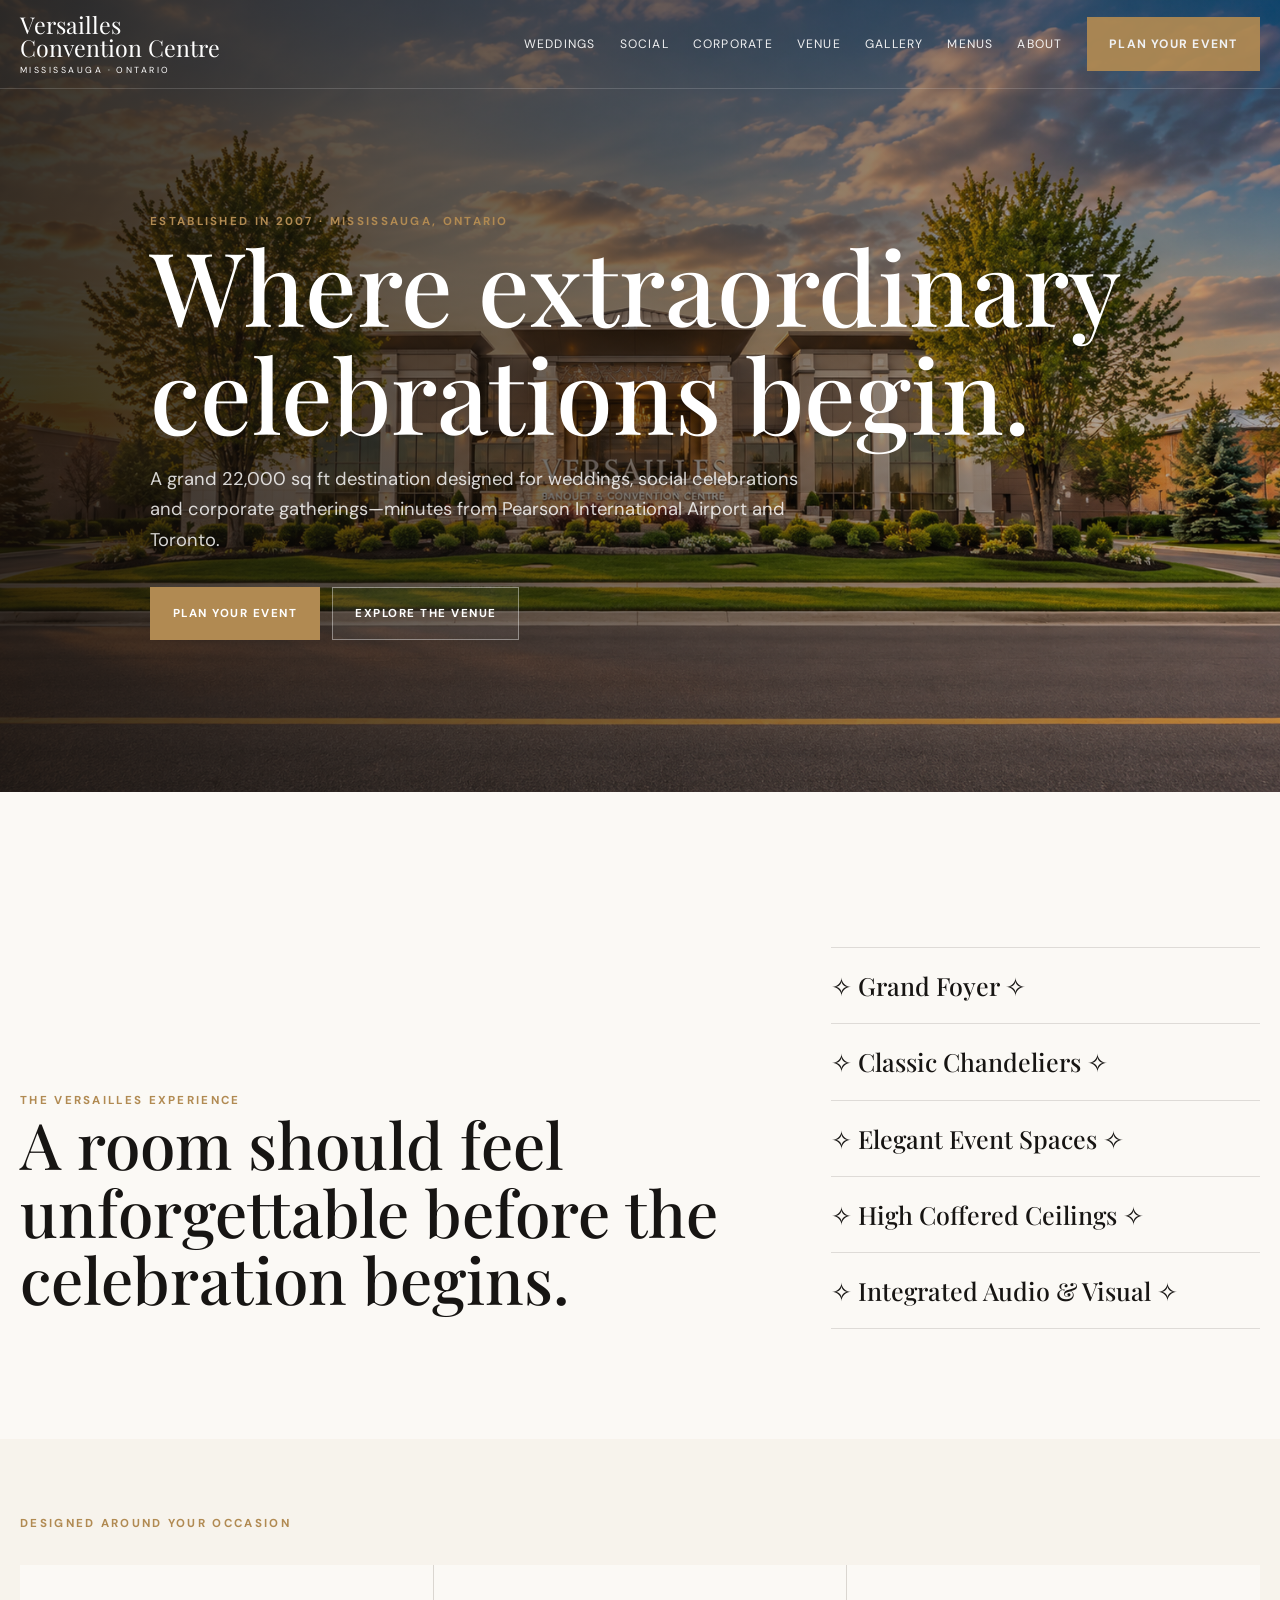
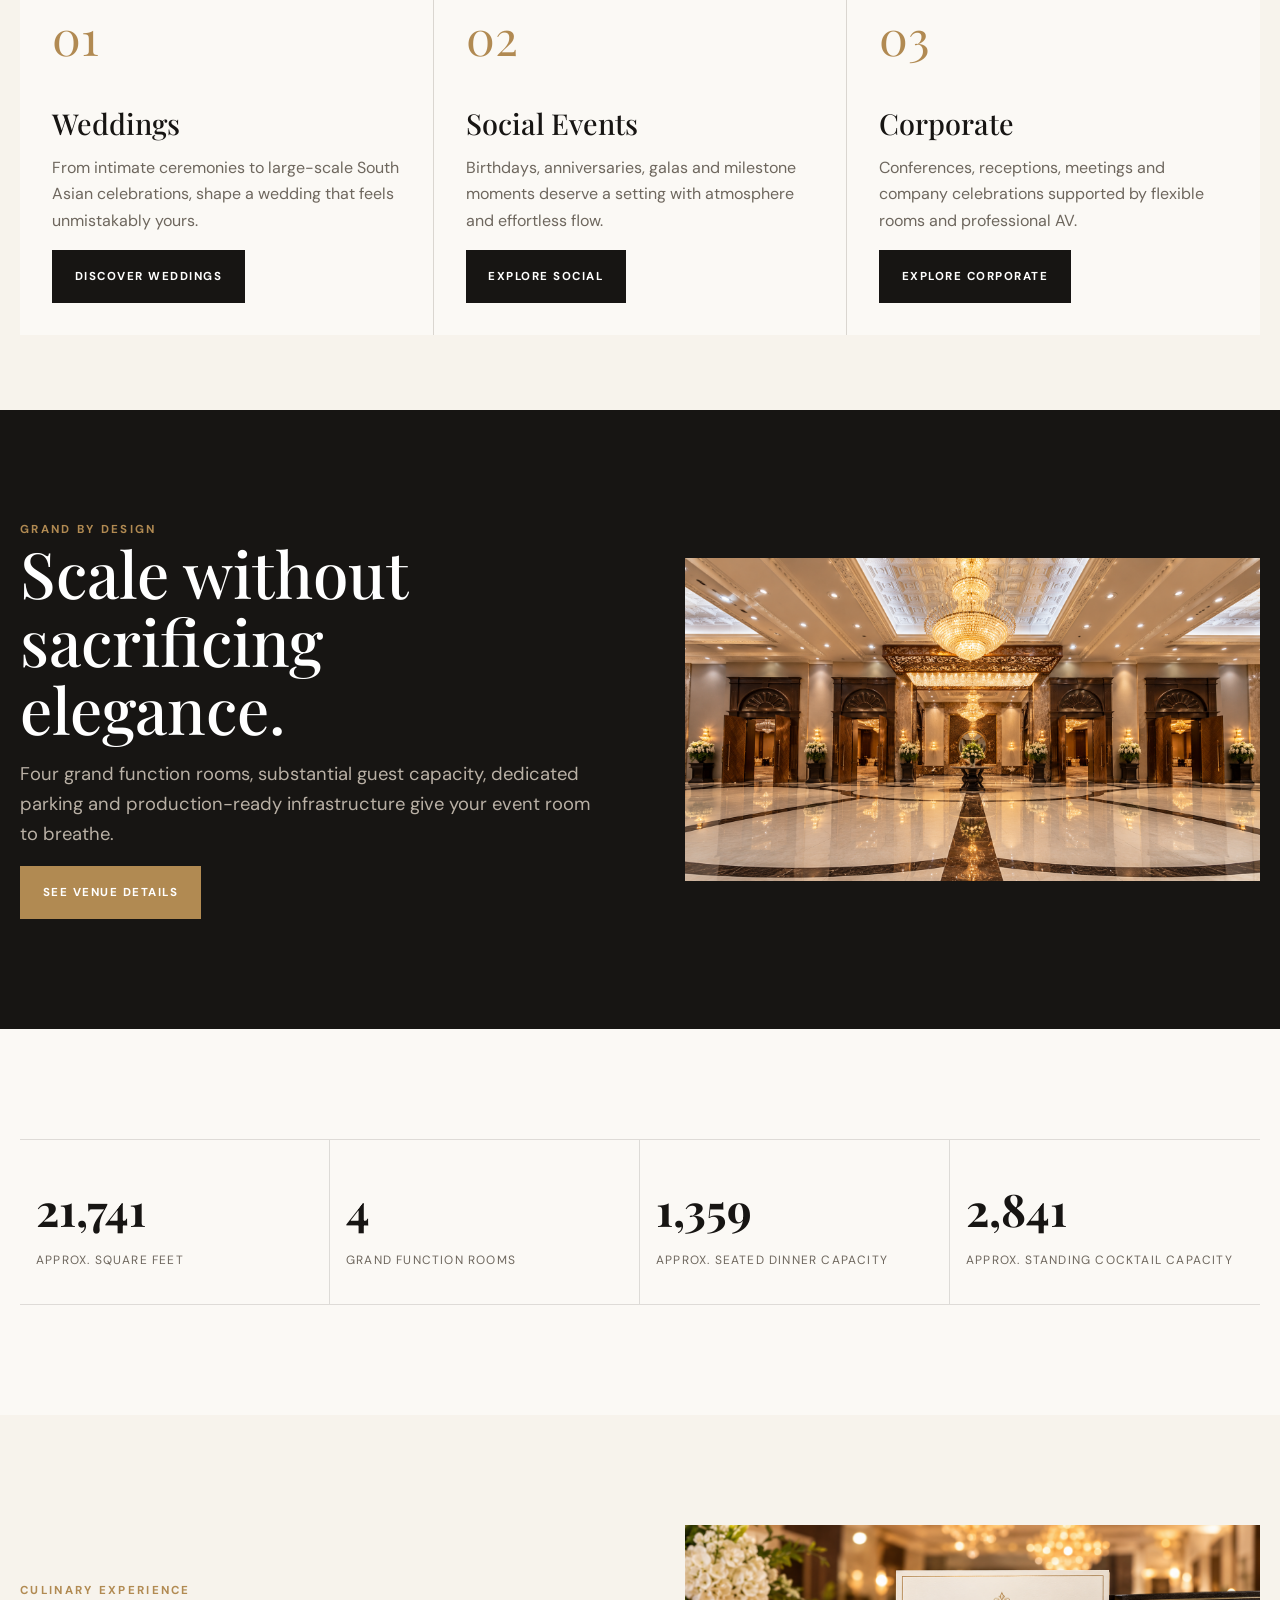
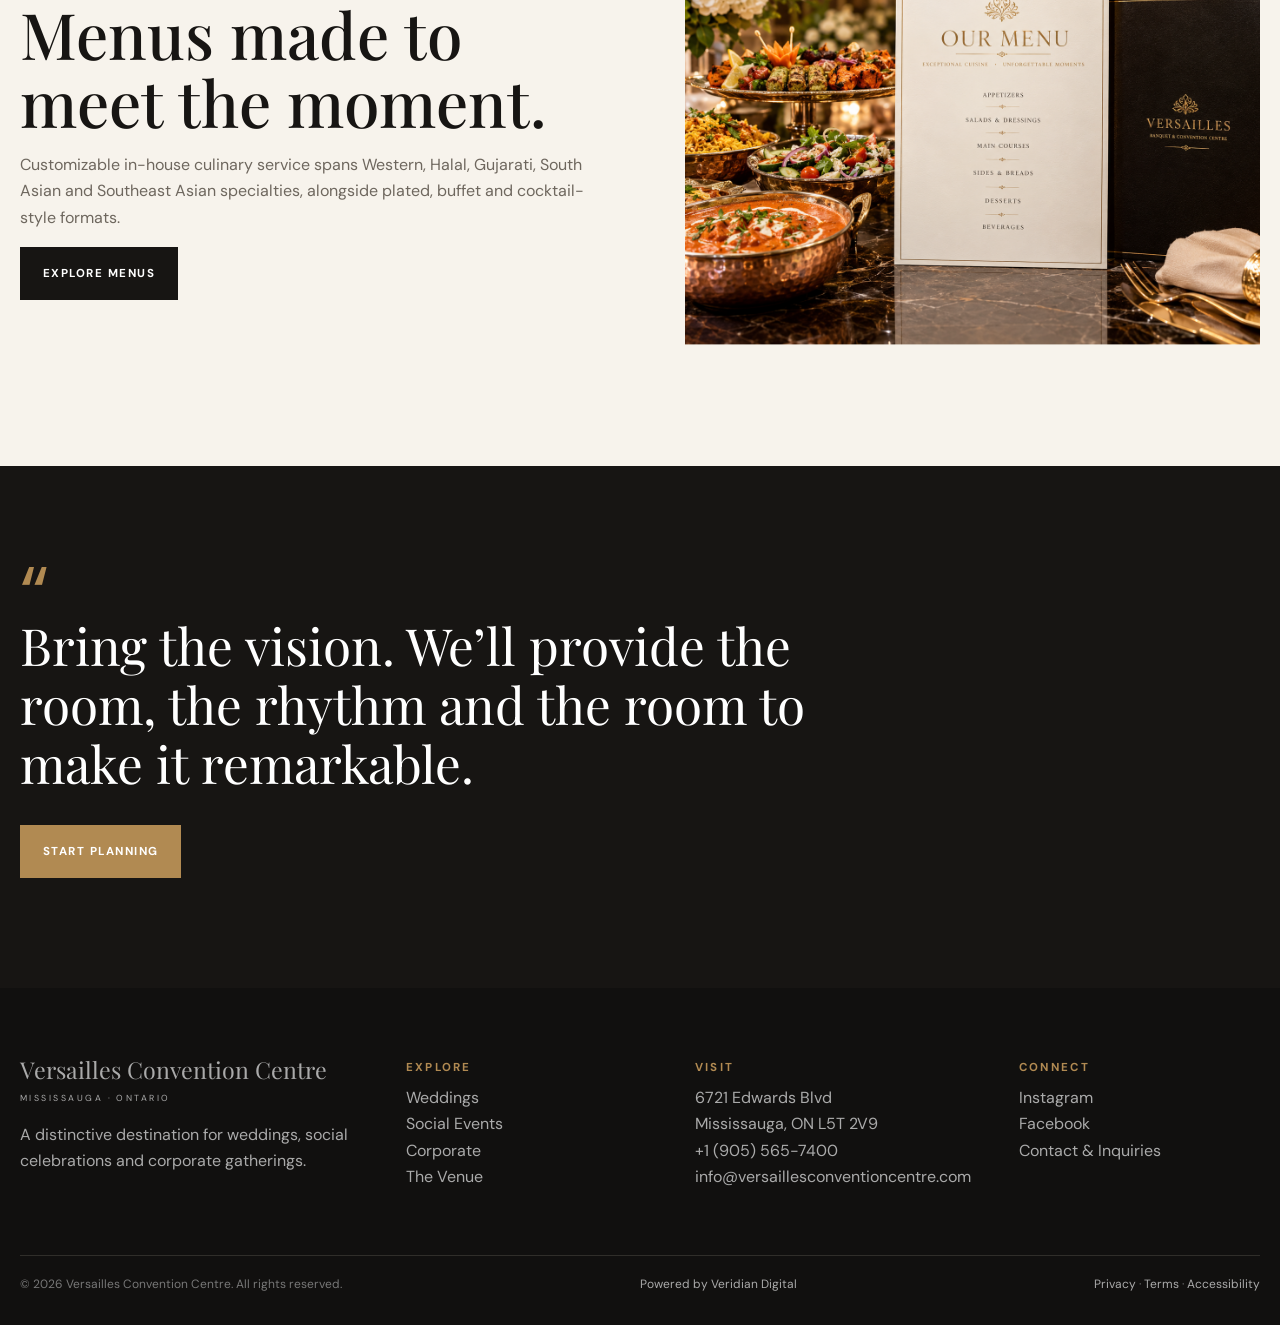
==== commit f2ad683c: "Update project" ====
--- a/index.html
+++ b/index.html
@@ -1,8 +1,9 @@
 <!doctype html>
 <html lang="en">
 <head>
+    <meta name="viewport" content="width=device-width, initial-scale=1, viewport-fit=cover">
     <meta charset="utf-8">
-    <meta name="viewport" content="width=device-width, initial-scale=1">
+    <meta name="color-scheme" content="dark">
 
     <title>Home | Versailles Convention Centre</title>
 
@@ -10,7 +11,7 @@
         name="description"
         content="Luxury weddings, celebrations and corporate events at Versailles Convention Centre in Mississauga, Ontario."
     >
-    <meta name="theme-color" content="#171513">
+    <meta name="theme-color" content="#11100f">
 
     <link rel="stylesheet" href="css/styles.css">
     <link rel="icon" type="image/png" href="/favicon-96x96.png" sizes="96x96" />
@@ -95,7 +96,7 @@
     </div>
 
     <!-- FAQ INSPIRED -->
-    <div class="faq">
+    <div class="faq data-no-reveal">
 
         <article class="faq-item" data-faq>
             <button
--- a/css/styles.css
+++ b/css/styles.css
@@ -9,7 +9,10 @@
   --t-micro:180ms;--t-fast:300ms;--t-standard:600ms;--t-cinematic:900ms;
 }
 
-*{box-sizing:border-box}html{scroll-behavior:smooth}body{margin:0;color:var(--ink);background:var(--paper);font-family:var(--sans);line-height:1.65}
+*{box-sizing:border-box}html{
+    scroll-behavior:smooth;
+    background-color:#11100f;
+}body{margin:0;color:var(--ink);background:var(--paper);font-family:var(--sans);line-height:1.65}
 img{display:block;width:100%;height:auto}a{color:inherit}button,input,select,textarea{font:inherit}
 
 .skip{position:fixed;left:1rem;top:-100px;background:var(--gold);color:#fff;padding:.7rem 1rem;z-index:9999}.skip:focus{top:1rem}
@@ -86,7 +89,28 @@
 
 .lightbox{position:fixed;inset:0;background:rgba(0,0,0,.92);display:grid;place-items:center;padding:5vw;z-index:200;opacity:0;visibility:hidden;transition:opacity var(--t-standard) var(--ease);}.lightbox.open{opacity:1;visibility:visible}.lightbox img{max-width:1100px;max-height:82vh;width:auto;opacity:0;transform:scale(.96);transition:opacity var(--t-standard) var(--ease),transform var(--t-standard) var(--ease)}.lightbox img.is-loaded{opacity:1;transform:scale(1)}.lightbox button{position:absolute;background:none;color:#fff;border:0;cursor:pointer;transition:opacity var(--t-fast) var(--ease),transform var(--t-fast) var(--ease)}.lightbox button:hover{opacity:.72}.lightbox [data-close]{right:2rem;top:1.5rem;font-size:2rem}.lightbox [data-prev],.lightbox [data-next]{top:50%;transform:translateY(-50%);font-size:2.6rem;padding:.5rem 1rem}.lightbox [data-prev]:hover,.lightbox [data-next]:hover{transform:translateY(-50%) scale(1.12);opacity:.72}.lightbox [data-prev]{left:1rem}.lightbox [data-next]{right:1rem}
 
-.form-wrap{display:grid;grid-template-columns:.7fr 1.3fr;gap:5rem}.form-grid{display:grid;grid-template-columns:1fr 1fr;gap:1rem}.field{display:flex;flex-direction:column;gap:.4rem}.field.full{grid-column:1/-1}.field label{font-size:.74rem;text-transform:uppercase;letter-spacing:.1em;font-weight:700}.field input,.field select,.field textarea{border:1px solid var(--line);background:#fff;padding:.9rem;transition:border-color var(--t-fast) var(--ease),box-shadow var(--t-fast) var(--ease)}.field input:focus,.field select:focus,.field textarea:focus{outline:none;border-color:var(--gold);box-shadow:0 0 0 3px rgba(177,138,82,.16)}.field textarea{min-height:150px;resize:vertical}.notice{padding:1rem;border-left:3px solid var(--gold);background:var(--ivory);margin-top:1rem;animation:revealUp .5s var(--ease-soft) both}
+.form-wrap{display:grid;grid-template-columns:.7fr 1.3fr;gap:5rem}.form-grid{display:grid;grid-template-columns:1fr 1fr;gap:1rem}.field{display:flex;flex-direction:column;gap:.4rem}.field.full{grid-column:1/-1}.field label{font-size:.74rem;text-transform:uppercase;letter-spacing:.1em;font-weight:700}.field input,
+.field select,
+.field textarea {
+  border: 1px solid var(--line);
+  background: #fff;
+  color: #171513;
+  padding: .9rem;
+  transition: border-color var(--t-fast) var(--ease), box-shadow var(--t-fast) var(--ease);
+}.field input::placeholder,
+.field textarea::placeholder {
+  color: #6e675e;
+  opacity: 1;
+}
+
+.field select {
+  color: #171513;
+}
+
+.field option {
+  color: #171513;
+  background: #fff;
+}.field input:focus,.field select:focus,.field textarea:focus{outline:none;border-color:var(--gold);box-shadow:0 0 0 3px rgba(177,138,82,.16)}.field textarea{min-height:150px;resize:vertical}.notice{padding:1rem;border-left:3px solid var(--gold);background:var(--ivory);margin-top:1rem;animation:revealUp .5s var(--ease-soft) both}
 
 .btn[disabled]{opacity:.7;cursor:progress}
 
@@ -1091,3 +1115,291 @@
     transition: none !important;
   }
 }
+
+
+.view-menu {
+    display: inline-block;
+    margin-top: 12px;
+    font-size: 0.9rem;
+    font-weight: 600;
+    color: #8b6f47;
+    transition: transform 0.2s ease, color 0.2s ease;
+}
+
+.card:hover .view-menu {
+    color: #5f482c;
+    transform: translateX(4px);
+}
+
+
+
+/* =========================================================
+   FAQ V2 — VERSAILLES OFFICE HOURS
+   ========================================================= */
+
+.faq-v2 {
+  width: 100%;
+  max-width: 900px;
+  margin-top: 2rem;
+  border-top: 1px solid var(--line);
+}
+
+.faq-v2-item {
+  border-bottom: 1px solid var(--line);
+}
+
+
+/* ---------- Question ---------- */
+
+.faq-v2-question {
+  width: 100%;
+
+  display: flex;
+  align-items: center;
+  justify-content: space-between;
+  gap: 2rem;
+
+  padding: 1.35rem 0;
+
+  border: 0;
+  background: transparent;
+
+  color: var(--ink);
+
+  font-family: var(--serif);
+  font-size: 1.35rem;
+  font-weight: 500;
+  line-height: 1.25;
+
+  text-align: left;
+
+  cursor: pointer;
+
+  transition:
+    color var(--t-fast) var(--ease),
+    padding var(--t-fast) var(--ease);
+}
+
+
+/* Hover */
+
+.faq-v2-question:hover {
+  color: var(--gold);
+}
+
+
+/* Focus */
+
+.faq-v2-question:focus-visible {
+  outline: 2px solid var(--gold2);
+  outline-offset: 5px;
+}
+
+
+/* ---------- Plus Icon ---------- */
+
+.faq-v2-icon {
+  flex: 0 0 auto;
+
+  width: 28px;
+  height: 28px;
+
+  display: flex;
+  align-items: center;
+  justify-content: center;
+
+  color: var(--gold);
+
+  font-family: var(--sans);
+  font-size: 1.5rem;
+  font-weight: 400;
+  line-height: 1;
+
+  transition:
+    transform var(--t-fast) var(--ease),
+    color var(--t-fast) var(--ease);
+}
+
+
+/* ---------- Answer ---------- */
+
+.faq-v2-answer {
+  display: grid;
+  grid-template-rows: 0fr;
+
+  transition:
+    grid-template-rows var(--t-standard) var(--ease);
+}
+
+.faq-v2-answer p {
+  overflow: hidden;
+
+  margin: 0;
+
+  padding: 0;
+
+  color: var(--muted);
+
+  font-family: var(--sans);
+  font-size: 1rem;
+  line-height: 1.7;
+
+  opacity: 0;
+
+  transform: translateY(-8px);
+
+  transition:
+    opacity var(--t-fast) var(--ease-soft),
+    transform var(--t-standard) var(--ease-soft),
+    padding var(--t-standard) var(--ease);
+}
+
+
+/* ---------- Open State ---------- */
+
+.faq-v2-item.active .faq-v2-answer {
+  grid-template-rows: 1fr;
+}
+
+.faq-v2-item.active .faq-v2-answer p {
+  padding: 0 3.5rem 1.35rem 0;
+
+  opacity: 1;
+
+  transform: translateY(0);
+}
+
+
+/* ---------- Open Question ---------- */
+
+.faq-v2-item.active .faq-v2-question {
+  color: var(--ink);
+}
+
+.faq-v2-item.active .faq-v2-icon {
+  transform: rotate(45deg);
+  color: var(--gold);
+}
+
+
+/* =========================================================
+   FAQ V2 — TABLET / MOBILE
+   ========================================================= */
+
+@media (max-width: 900px) {
+
+  .faq-v2 {
+    max-width: none;
+    margin-top: 1.5rem;
+  }
+
+  .faq-v2-question {
+    padding: 1.25rem 0;
+
+    font-size: 1.25rem;
+  }
+
+  .faq-v2-answer p {
+    font-size: 1rem;
+  }
+
+  .faq-v2-item.active .faq-v2-answer p {
+    padding-right: 2rem;
+    padding-bottom: 1.25rem;
+  }
+}
+
+
+/* =========================================================
+   FAQ V2 — SMALL PHONES
+   ========================================================= */
+
+@media (max-width: 560px) {
+
+  .faq-v2 {
+    margin-top: 1.25rem;
+  }
+
+  .faq-v2-question {
+    gap: 1rem;
+
+    padding: 1.15rem 0;
+
+    font-size: 1.15rem;
+    line-height: 1.3;
+  }
+
+  .faq-v2-icon {
+    width: 26px;
+    height: 26px;
+
+    font-size: 1.35rem;
+  }
+
+  .faq-v2-answer p {
+    font-size: .96rem;
+    line-height: 1.7;
+  }
+
+  .faq-v2-item.active .faq-v2-answer p {
+    padding-right: 1rem;
+    padding-bottom: 1.15rem;
+  }
+}
+
+
+/* =========================================================
+   FAQ V2 — VERY SMALL PHONES
+   ========================================================= */
+
+@media (max-width: 380px) {
+
+  .faq-v2-question {
+    font-size: 1.08rem;
+    padding: 1rem 0;
+  }
+
+  .faq-v2-icon {
+    width: 24px;
+    height: 24px;
+    font-size: 1.25rem;
+  }
+
+  .faq-v2-answer p {
+    font-size: .94rem;
+  }
+
+  .faq-v2-item.active .faq-v2-answer p {
+    padding-bottom: 1rem;
+  }
+}
+
+
+/* =========================================================
+   FAQ V2 — REDUCED MOTION
+   ========================================================= */
+
+@media (prefers-reduced-motion: reduce) {
+
+  .faq-v2-question,
+  .faq-v2-icon,
+  .faq-v2-answer,
+  .faq-v2-answer p {
+    transition: none !important;
+  }
+}
+
+
+/* Keep footer email on one line */
+.footer a[href^="mailto:"] {
+  white-space: nowrap;
+  overflow-wrap: normal;
+  word-break: normal;
+}
+
+.data-no-reveal {
+    opacity: 1 !important;
+    visibility: visible !important;
+    transform: none !important;
+}
+
